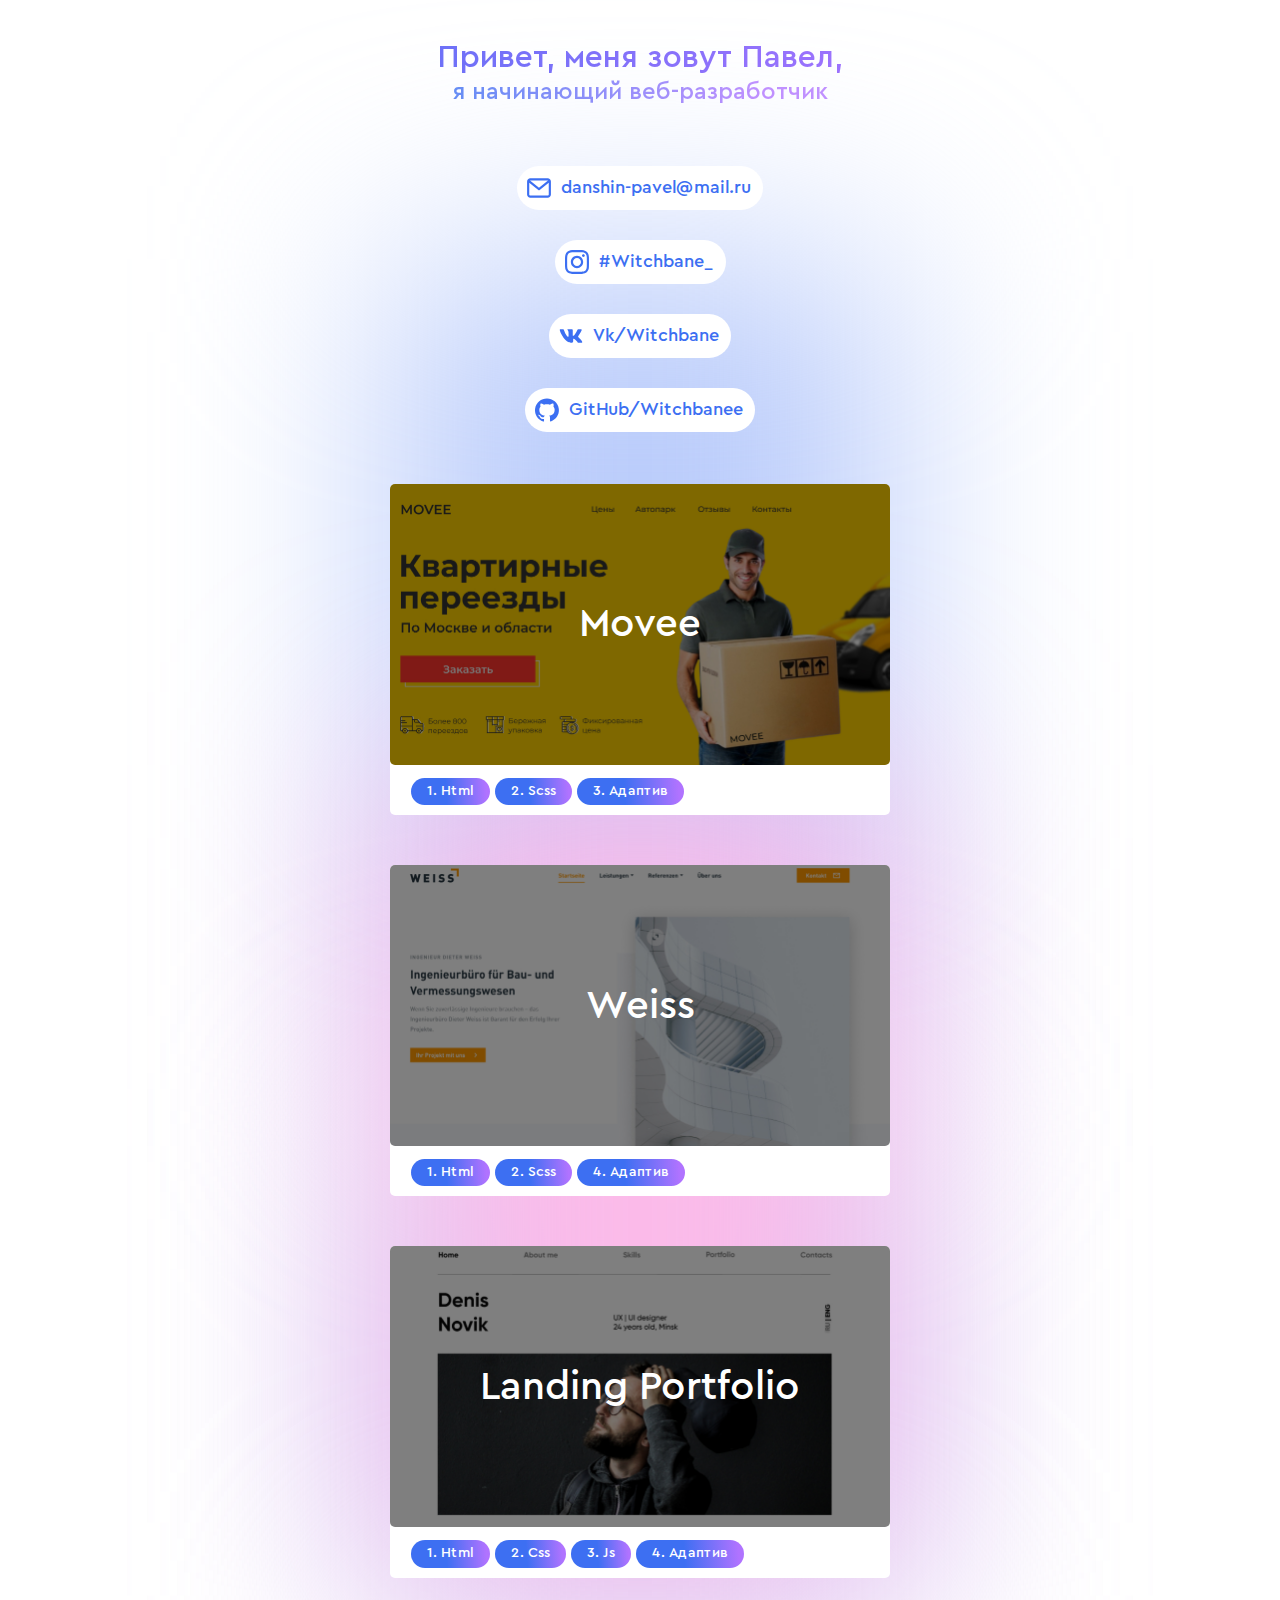
==== index.html @ bdc0cc8c "Правки" ====
<!DOCTYPE html>
<html lang="ru">

<head>
    <meta charset="UTF-8">
    <meta http-equiv="X-UA-Compatible" content="IE=edge">
    <meta name="viewport" content="width=device-width, initial-scale=1.0">
    <link rel="stylesheet" href="style/style.css">
    <title>Portfolio</title>
</head>

<body>
    <header class="header">
        <div class="container">
            <div class="fix">
                <h1 class="header__title">Привет, меня зовут Павел,</h1>
                <p class="header__paragraph">я начинающий веб-разработчик</p>

                <div class="header__links-block">
                    <ul class="header__links-list">
                        <li class="header__item "><img class="header__links-img" src="img/mail-logo.svg" alt=""><a
                                class="header__link header__link--email"
                                href="mailto:mail@hdanshin-pavel.ru">danshin-pavel@mail.ru</a></li>
                        <li class="header__item header__item--inst"><img class="header__links-img"
                                src="img/inst-logo.svg" alt=""><a class="header__link header__link--inst"
                                href="https://www.instagram.com/witchbane_/">#Witchbane_</a></li>
                        <li class="header__item header__item--vk"><img class="header__links-img" src="img/vk-logo.svg"
                                alt=""><a class="header__link header__link--vk"
                                href="https://vk.com/witchbane">Vk/Witchbane</a></li>
                        <li class="header__item header__item--github"><img class="header__links-img"
                                src="img/github-logo.svg" alt=""><a class="header__link header__link--github"
                                href="https://github.com/Witchbanee">GitHub/Witchbanee</a></li>
                    </ul>
                </div>
            </div>
        </div>
    </header>

    <main>
        <div class="container">
            <div class="main__projects-block">
                <ul class="projects__list">



                    <li class="projects__item item--one">
                        <article class="projects__item-article">
                            <a href="https://witchbanee.github.io/movee/">
                                <div class="projects__item-top projects__item-top--one-project">
                                    <p class="projects__item-title">Movee</p>
                                </div>
                                <div class="project__item-bottom">
                                    <div class="project__item-technology-block">
                                        <p class="project__item-bottom__technology">1. Html</p>
                                        <p class="project__item-bottom__technology">2. Scss</p>
                                        <p class="project__item-bottom__technology">3. Адаптив</p>
                                    </div>
                                    <!-- <p class="project__item-bottom-description">Описание</p> -->
                                </div>
                            </a>
                        </article>
                    </li>



                    <li class="projects__item item--two">
                        <article class="projects__item-article">
                            <a href="https://witchbanee.github.io/WEISS/">

                                <div class="projects__item-top projects__item-top--two-project">
                                    <p class="projects__item-title">Weiss</p>
                                </div>
                                <div class="project__item-bottom">
                                    <div class="project__item-technology-block">
                                        <p class="project__item-bottom__technology">1. Html</p>
                                        <p class="project__item-bottom__technology">2. Scss</p>
                                        <p class="project__item-bottom__technology">4. Адаптив</p>
                                    </div>
                                    <!-- <p class="project__item-bottom-description">Описание</p> -->
                                </div>
                            </a>
                        </article>
                    </li>



                    <li class="projects__item item--three">
                        <article class="projects__item-article">
                            <a href="https://witchbanee.github.io/Landing-Portfolio/">
                                <div class="projects__item-top projects__item-top--three-project">
                                    <p class="projects__item-title">Landing Portfolio</p>
                                </div>
                                <div class="project__item-bottom">
                                    <div class="project__item-technology-block">
                                        <p class="project__item-bottom__technology">1. Html</p>
                                        <p class="project__item-bottom__technology">2. Css</p>
                                        <p class="project__item-bottom__technology">3. Js</p>
                                        <p class="project__item-bottom__technology">4. Адаптив</p>
                                    </div>
                                    <!-- <p class="project__item-bottom-description">Описание</p> -->
                                </div>
                            </a>
                        </article>
                    </li>
                </ul>
            </div>
            <!-- <div class="img__down"><img class="img__down-snow" width="1267" height="1268" src="img/novi.svg" alt=""> -->
        </div>
    </main>
</body>

</html>
---- style/style.css ----
* {
  padding: 0;
  margin: 0;
  border: 0;
}

*,
*:before,
*:after {
  -webkit-box-sizing: border-box;
  box-sizing: border-box;
}

:focus,
:active {
  outline: none;
}

a:focus,
a:active {
  outline: none;
}

nav,
footer,
header,
aside {
  display: block;
}

html,
body {
  height: 100%;
  width: 100%;
  font-size: 100%;
  line-height: 1;
  font-size: 14px;
  -ms-text-size-adjust: 100%;
  -moz-text-size-adjust: 100%;
  -webkit-text-size-adjust: 100%;
}

input,
button,
textarea {
  font-family: inherit;
}

input::-ms-clear {
  display: none;
}

button {
  cursor: pointer;
}

button::-moz-focus-inner {
  padding: 0;
  border: 0;
}

a,
a:visited {
  text-decoration: none;
}

a:hover {
  text-decoration: none;
}

ul li {
  list-style: none;
}

img {
  vertical-align: top;
}

h1,
h2,
h3,
h4,
h5,
h6 {
  font-size: inherit;
  font-weight: 400;
}

a {
  text-decoration: none;
}

/*--------------------*/
.container {
  max-width: 1600px;
  margin: 0 auto;
  padding: 0 15px;
}

@media (max-width: 1200px) {
  .container {
    max-width: 970px;
  }
}

@media (max-width: 992px) {
  .container {
    max-width: 750px;
  }
}

@media (max-width: 767px) {
  .container {
    max-width: none;
  }
}

li {
  list-style: none;
}

@font-face {
  font-family: "CeraPro";
  src: url("../fonts/CeraPro-Medium.woff") format("woff");
  font-weight: 500;
}

@font-face {
  font-family: "CeraPro";
  src: url("../fonts/CeraPro-Medium.woff2") format("woff2");
  font-weight: 500;
}

@font-face {
  font-family: "CeraPro";
  src: url("../fonts/CeraPro-Bold.woff") format("woff");
  font-weight: bold;
}

@font-face {
  font-family: "CeraPro";
  src: url("../fonts/CeraPro-Bold.woff2") format("woff2");
  font-weight: bold;
}

.header__title {
  font-weight: 500;
  font-size: 32px;
  line-height: 110%;
  background-image: -webkit-gradient(linear, left top, right top, from(#3d6ff2), color-stop(80%, #b073ff));
  background-image: linear-gradient(90deg, #3d6ff2 0%, #b073ff 80%);
  -webkit-background-clip: text;
  -webkit-text-fill-color: transparent;
  margin-top: 40px;
}

@media (max-width: 375px) {
  .header__title {
    font-size: 26px;
  }
}

.header__paragraph {
  font-size: 24px;
  line-height: 110%;
  opacity: 0.78;
  background-image: -webkit-gradient(linear, left top, right top, color-stop(35%, #3d6ff2), color-stop(60%, #b073ff));
  background-image: linear-gradient(90deg, #3d6ff2 35%, #b073ff 60%);
  -webkit-background-clip: text;
  -webkit-text-fill-color: transparent;
  margin-top: 4px;
}

@media (max-width: 375px) {
  .header__paragraph {
    font-size: 20px;
  }
}

@media (max-width: 437px) {
  .header__paragraph {
    margin-top: 10px;
  }
}

.header__links-block {
  margin-top: 60px;
  z-index: 2;
  position: relative;
}

@media (max-width: 373px) {
  .header__links-block {
    margin-top: 41px;
  }
}

.header__links-list {
  display: -webkit-box;
  display: -ms-flexbox;
  display: flex;
  -webkit-box-pack: center;
      -ms-flex-pack: center;
          justify-content: center;
  -ms-flex-wrap: wrap;
      flex-wrap: wrap;
}

@media (max-width: 1590px) {
  .header__links-list {
    -webkit-box-orient: vertical;
    -webkit-box-direction: normal;
        -ms-flex-direction: column;
            flex-direction: column;
    -webkit-box-align: center;
        -ms-flex-align: center;
            align-items: center;
  }
}

.header__links-img {
  margin-left: 10px;
  margin-right: 10px;
  max-width: 24px;
  height: 24px;
}

.header__link {
  font-size: 18px;
  line-height: 110%;
  color: #3c6ff2;
  text-decoration: none;
}

@media (max-width: 375px) {
  .header__link {
    font-size: 16px;
  }
}

.header__item {
  background-color: white;
  border-radius: 423px;
  padding-right: 12px;
  padding-top: 10px;
  padding-bottom: 10px;
  display: -webkit-box;
  display: -ms-flexbox;
  display: flex;
  -webkit-box-align: center;
      -ms-flex-align: center;
          align-items: center;
  margin-right: 24px;
}

@media (max-width: 1590px) {
  .header__item:nth-child(-n + 3) {
    margin-bottom: 30px;
  }
}

@media (max-width: 375px) {
  .header__item:nth-child(-n + 3) {
    margin-bottom: 15px;
  }
}

@media (max-width: 1590px) {
  .header__item {
    margin-right: 0px;
  }
}

.fix {
  text-align: center;
}

body {
  font-family: "CeraPro", sans-serif;
}

.main__container {
  position: relative;
  text-align: center;
  margin-top: 300px;
  z-index: 2;
}

@media (max-width: 425px) {
  .main__container {
    margin-top: 120px;
  }
}

.main__title {
  font-size: 60px;
  background-image: -webkit-gradient(linear, left top, right top, from(#3d6ff2), color-stop(80%, #b073ff));
  background-image: linear-gradient(90deg, #3d6ff2 0%, #b073ff 80%);
  -webkit-background-clip: text;
  -webkit-text-fill-color: transparent;
  line-height: 62px;
}

@media (max-width: 768px) {
  .main__title {
    font-size: 45px;
  }
}

@media (max-width: 425px) {
  .main__title {
    font-size: 42px;
  }
}

.main__paragraph {
  font-weight: 500;
  font-size: 48px;
  line-height: 48px;
  opacity: 0.78;
  background-image: -webkit-gradient(linear, left top, right top, color-stop(35%, #3d6ff2), color-stop(60%, #b073ff));
  background-image: linear-gradient(90deg, #3d6ff2 35%, #b073ff 60%);
  -webkit-background-clip: text;
  -webkit-text-fill-color: transparent;
}

@media (max-width: 768px) {
  .main__paragraph {
    font-size: 36px;
  }
}

@media (max-width: 425px) {
  .main__paragraph {
    font-size: 32px;
  }
}

.main__link {
  background: linear-gradient(86.01deg, #3d6ff2 44.61%, #b073ff 94.43%), #ffffff;
  border-radius: 800px;
  padding: 12px 70px;
  color: white;
  text-decoration: none;
  margin-top: 138px;
  display: inline-block;
  font-size: 18px;
  line-height: 32px;
}

@media (max-width: 768px) {
  .main__link {
    margin-top: 60px;
  }
}

.main__projects-block {
  margin-top: 52px;
}

.projects__list {
  display: -webkit-box;
  display: -ms-flexbox;
  display: flex;
  -webkit-box-pack: justify;
      -ms-flex-pack: justify;
          justify-content: space-between;
  margin-top: 52px;
  -ms-flex-wrap: wrap;
      flex-wrap: wrap;
}

@media (max-width: 1590px) {
  .projects__list {
    -webkit-box-orient: vertical;
    -webkit-box-direction: normal;
        -ms-flex-direction: column;
            flex-direction: column;
    -webkit-box-align: center;
        -ms-flex-align: center;
            align-items: center;
  }
}

.projects__item-top {
  width: 500px;
  height: 281px;
  display: -webkit-box;
  display: -ms-flexbox;
  display: flex;
  -webkit-box-pack: center;
      -ms-flex-pack: center;
          justify-content: center;
  -webkit-box-align: center;
      -ms-flex-align: center;
          align-items: center;
  border-radius: 5px;
}

.projects__item-article {
  -webkit-transition: all 1s ease-out;
  transition: all 1s ease-out;
  background-color: white;
  border-radius: 5px;
}

.projects__item-article:hover {
  -webkit-transform: scale(1.1);
          transform: scale(1.1);
}

@media (max-width: 425px) {
  .projects__item-article:hover {
    -webkit-transform: none;
            transform: none;
  }
}

.projects__item-top--one-project {
  background-image: url(../img/one-project.png);
  background-repeat: no-repeat;
  background-size: cover;
  max-width: 100%;
}

.projects__item-top--two-project {
  background-image: url(../img/two-project.png);
  background-repeat: no-repeat;
  background-size: cover;
  max-width: 100%;
}

.projects__item-top--three-project {
  background-image: url(../img/three-project.png);
  background-repeat: no-repeat;
  background-size: cover;
  max-width: 100%;
}

.projects__item-title {
  font-size: 40px;
  line-height: 60px;
  text-align: center;
  color: #ffffff;
}

@media (max-width: 425px) {
  .projects__item-title {
    font-size: 38px;
  }
}

@media (max-width: 375px) {
  .projects__item-title {
    font-size: 35px;
  }
}

@media (max-width: 320px) {
  .projects__item-title {
    font-size: 33px;
  }
}

.projects__item {
  display: -webkit-box;
  display: -ms-flexbox;
  display: flex;
  -webkit-box-orient: vertical;
  -webkit-box-direction: normal;
      -ms-flex-direction: column;
          flex-direction: column;
  position: relative;
  border-radius: 10px;
}

@media (max-width: 1590px) {
  .projects__item {
    margin-bottom: 50px;
    max-width: 100%;
  }
}

.item--one::before,
.item--three::before {
  content: "";
  background-color: #baccfb;
  -webkit-filter: blur(110px);
          filter: blur(110px);
  width: 100%;
  height: 830px;
  position: absolute;
  z-index: -2;
  -webkit-animation-timing-function: linear;
          animation-timing-function: linear;
  -webkit-animation-name: middle-color;
          animation-name: middle-color;
  -webkit-animation-duration: 15s;
          animation-duration: 15s;
  -webkit-animation-iteration-count: infinite;
          animation-iteration-count: infinite;
  -webkit-transform: none;
          transform: none;
  -webkit-transition: none;
  transition: none;
  top: -100px;
}

@media (max-width: 1023px) {
  .item--one::before,
  .item--three::before {
    -webkit-animation-name: none;
            animation-name: none;
  }
}

@media (max-width: 1590px) {
  .item--one::before {
    top: -225px;
  }
}

@media (max-width: 1590px) {
  .item--three::before {
    height: 450px;
  }
}

@media (max-width: 1023px) {
  .item--three::before {
    height: 600px;
  }
}

.item--two::before {
  content: "";
  background-color: #fbbae9;
  -webkit-filter: blur(110px);
          filter: blur(110px);
  width: 100%;
  height: 830px;
  position: absolute;
  z-index: -1;
  -webkit-animation-timing-function: linear;
          animation-timing-function: linear;
  -webkit-animation-name: middle-color;
          animation-name: middle-color;
  -webkit-animation-duration: 15s;
          animation-duration: 15s;
  -webkit-animation-iteration-count: infinite;
          animation-iteration-count: infinite;
  top: -100px;
}

@media (max-width: 1023px) {
  .item--two::before {
    -webkit-animation-name: none;
            animation-name: none;
  }
}

@-webkit-keyframes middle-color {
  0% {
    -webkit-transform: rotate(360deg);
            transform: rotate(360deg);
  }
}

@keyframes middle-color {
  0% {
    -webkit-transform: rotate(360deg);
            transform: rotate(360deg);
  }
}

.project__item-technology-block {
  display: -webkit-box;
  display: -ms-flexbox;
  display: flex;
  -ms-flex-wrap: wrap;
      flex-wrap: wrap;
}

.project__item-bottom__technology {
  background: linear-gradient(86.01deg, #3d6ff2 44.61%, #b073ff 94.43%), #c4c4c4;
  border-radius: 265px;
  max-width: 170px;
  font-weight: 500;
  font-size: 14px;
  line-height: 110%;
  margin-top: 13px;
  text-align: center;
  padding: 6px 16px;
  color: #ffffff;
  margin-left: 5px;
  margin-bottom: 10px;
}

@media (max-width: 430px) {
  .project__item-bottom__technology {
    font-size: 13px;
  }
}

.project__item-bottom {
  padding-left: 16px;
}

.project__item-bottom-description {
  margin-top: 14px;
  color: #2e2e2e;
}

.img__down {
  text-align: center;
}

.img__down-snow {
  max-width: 100%;
  height: 550px;
}
/*# sourceMappingURL=style.css.map */
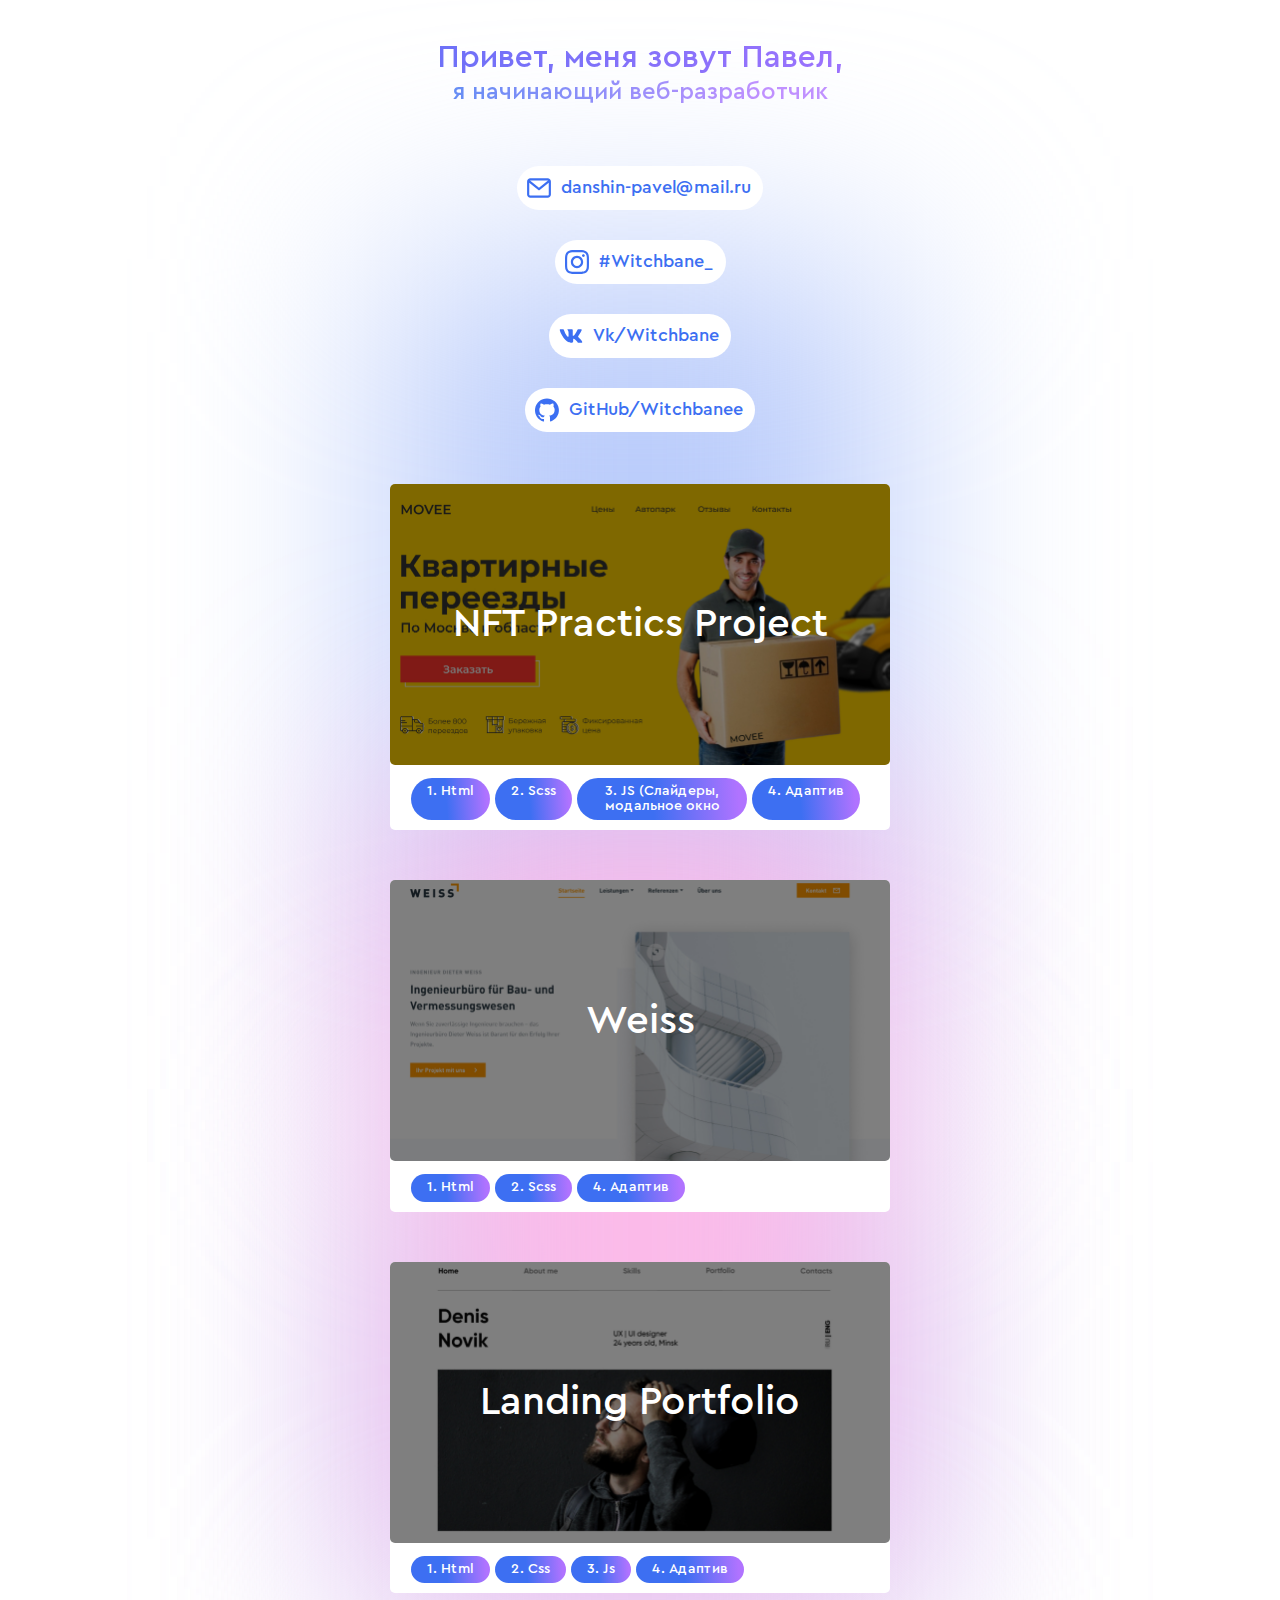
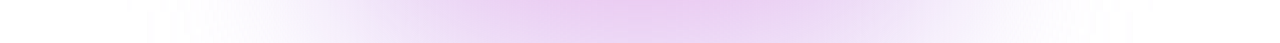
==== commit 5f097f59: "Add files via upload" ====
--- a/index.html
+++ b/index.html
@@ -6,9 +6,8 @@
     <meta http-equiv="X-UA-Compatible" content="IE=edge">
     <meta name="viewport" content="width=device-width, initial-scale=1.0">
     <link rel="stylesheet" href="style/style.css">
-    <title>Portfolio</title>
+    <title>Портфолио</title>
 </head>
-
 <body>
     <header class="header">
         <div class="container">
@@ -20,9 +19,9 @@
                     <ul class="header__links-list">
                         <li class="header__item "><img class="header__links-img" src="img/mail-logo.svg" alt=""><a
                                 class="header__link header__link--email"
-                                href="mailto:mail@hdanshin-pavel.ru">danshin-pavel@mail.ru</a></li>
+                                href="danshin-pavel@mail.ru">danshin-pavel@mail.ru</a></li>
                         <li class="header__item header__item--inst"><img class="header__links-img"
-                                src="img/inst-logo.svg" alt=""><a class="header__link header__link--inst"
+                                src="/img/inst-logo.svg" alt=""><a class="header__link header__link--inst"
                                 href="https://www.instagram.com/witchbane_/">#Witchbane_</a></li>
                         <li class="header__item header__item--vk"><img class="header__links-img" src="img/vk-logo.svg"
                                 alt=""><a class="header__link header__link--vk"
@@ -45,15 +44,16 @@
 
                     <li class="projects__item item--one">
                         <article class="projects__item-article">
-                            <a href="https://witchbanee.github.io/movee/">
+                            <a href="#">
                                 <div class="projects__item-top projects__item-top--one-project">
-                                    <p class="projects__item-title">Movee</p>
+                                    <p class="projects__item-title">NFT Practics Project</p>
                                 </div>
                                 <div class="project__item-bottom">
                                     <div class="project__item-technology-block">
                                         <p class="project__item-bottom__technology">1. Html</p>
                                         <p class="project__item-bottom__technology">2. Scss</p>
-                                        <p class="project__item-bottom__technology">3. Адаптив</p>
+                                        <p class="project__item-bottom__technology">3. JS (Слайдеры, модальное окно</p>
+                                        <p class="project__item-bottom__technology">4. Адаптив</p>
                                     </div>
                                     <!-- <p class="project__item-bottom-description">Описание</p> -->
                                 </div>
@@ -65,7 +65,7 @@
 
                     <li class="projects__item item--two">
                         <article class="projects__item-article">
-                            <a href="https://witchbanee.github.io/WEISS/">
+                            <a href="#">
 
                                 <div class="projects__item-top projects__item-top--two-project">
                                     <p class="projects__item-title">Weiss</p>
@@ -86,7 +86,7 @@
 
                     <li class="projects__item item--three">
                         <article class="projects__item-article">
-                            <a href="https://witchbanee.github.io/Landing-Portfolio/">
+                            <a href="#">
                                 <div class="projects__item-top projects__item-top--three-project">
                                     <p class="projects__item-title">Landing Portfolio</p>
                                 </div>
--- a/style/style.css
+++ b/style/style.css
@@ -407,13 +407,6 @@
 .projects__item-article:hover {
   -webkit-transform: scale(1.1);
           transform: scale(1.1);
-}
-
-@media (max-width: 425px) {
-  .projects__item-article:hover {
-    -webkit-transform: none;
-            transform: none;
-  }
 }
 
 .projects__item-top--one-project {
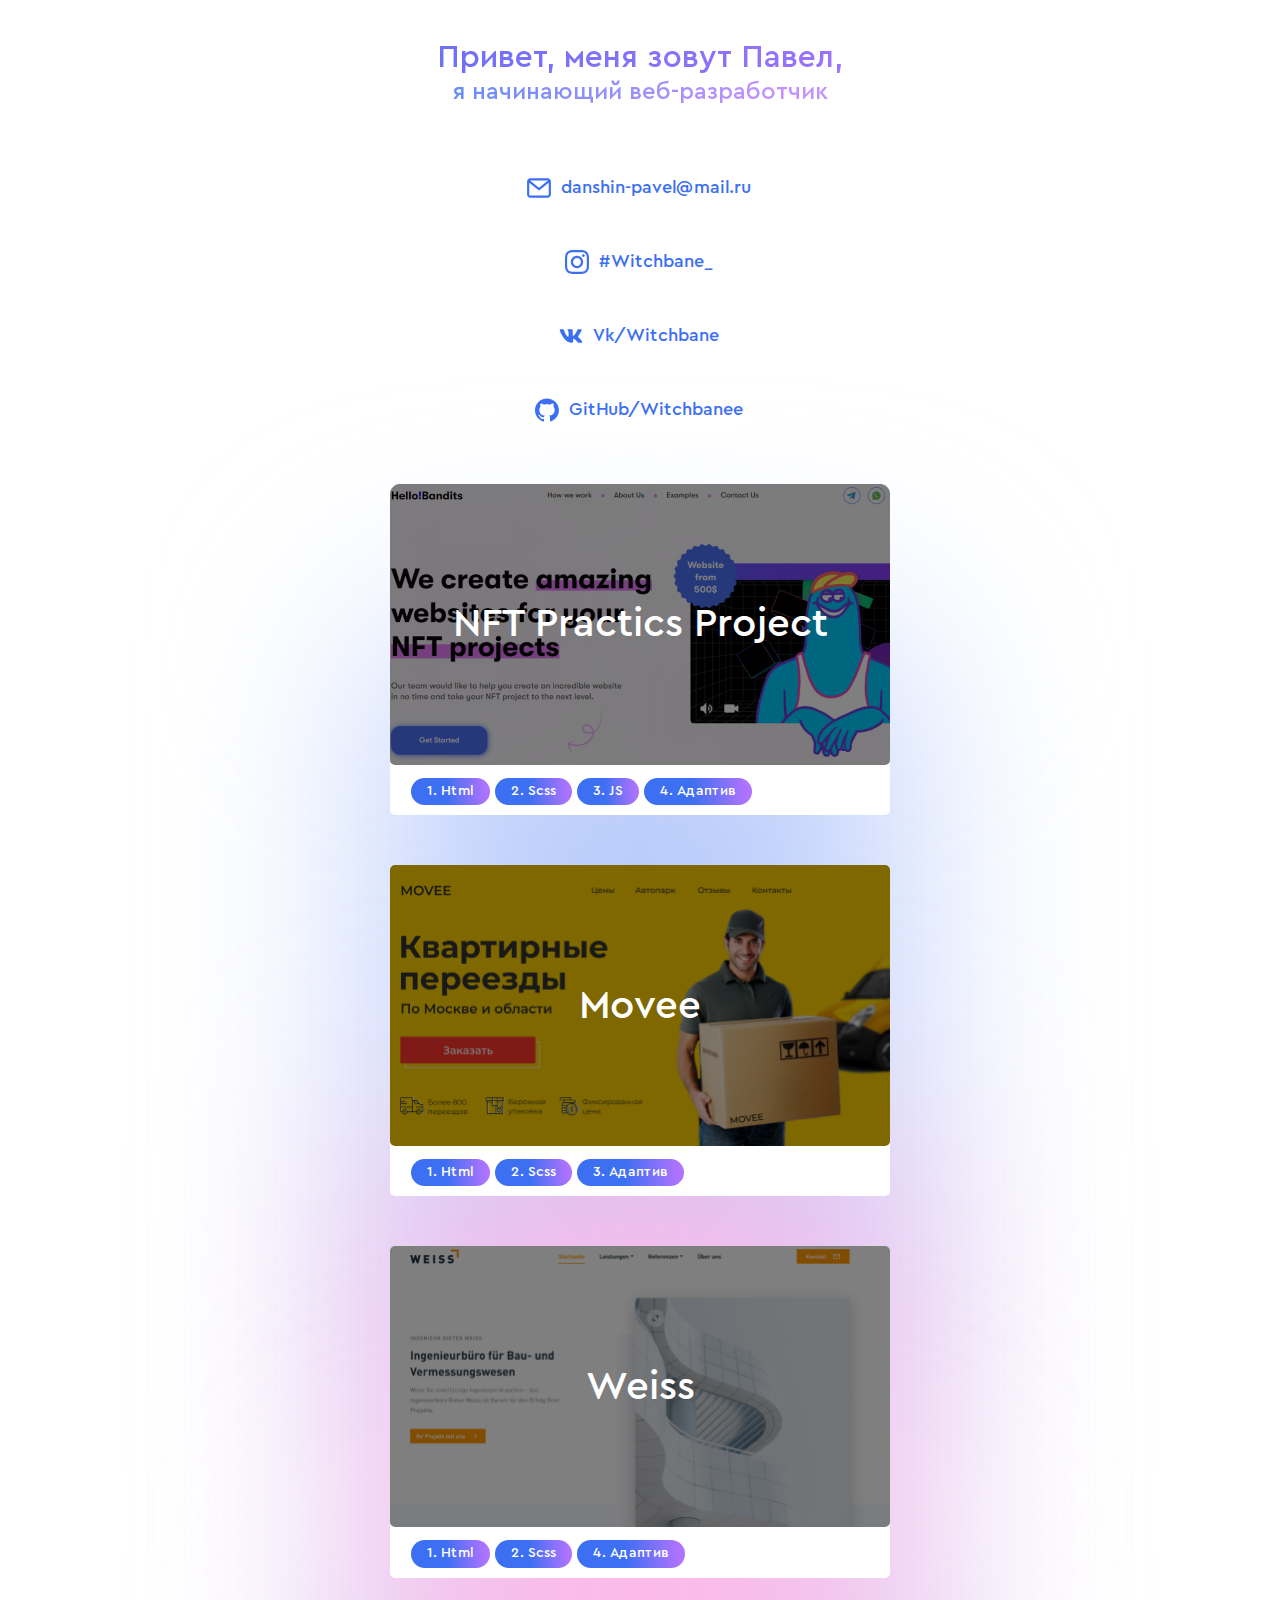
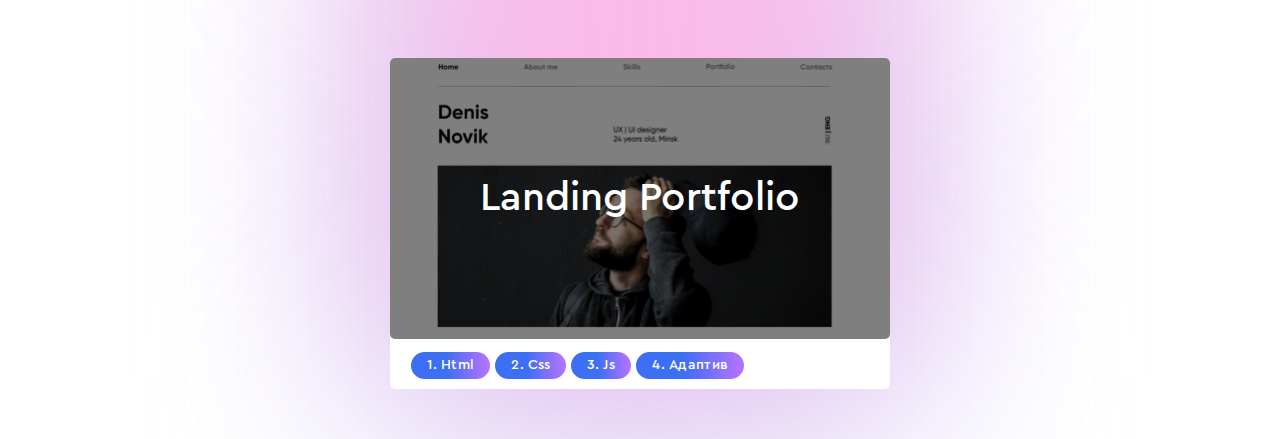
==== commit f0eb5a7c: "Add files via upload" ====
--- a/index.html
+++ b/index.html
@@ -6,8 +6,9 @@
     <meta http-equiv="X-UA-Compatible" content="IE=edge">
     <meta name="viewport" content="width=device-width, initial-scale=1.0">
     <link rel="stylesheet" href="style/style.css">
-    <title>Портфолио</title>
+    <title>Portfolio</title>
 </head>
+
 <body>
     <header class="header">
         <div class="container">
@@ -19,9 +20,9 @@
                     <ul class="header__links-list">
                         <li class="header__item "><img class="header__links-img" src="img/mail-logo.svg" alt=""><a
                                 class="header__link header__link--email"
-                                href="danshin-pavel@mail.ru">danshin-pavel@mail.ru</a></li>
+                                href="mailto:mail@hdanshin-pavel.ru">danshin-pavel@mail.ru</a></li>
                         <li class="header__item header__item--inst"><img class="header__links-img"
-                                src="/img/inst-logo.svg" alt=""><a class="header__link header__link--inst"
+                                src="img/inst-logo.svg" alt=""><a class="header__link header__link--inst"
                                 href="https://www.instagram.com/witchbane_/">#Witchbane_</a></li>
                         <li class="header__item header__item--vk"><img class="header__links-img" src="img/vk-logo.svg"
                                 alt=""><a class="header__link header__link--vk"
@@ -42,18 +43,37 @@
 
 
 
-                    <li class="projects__item item--one">
+
+                    <li class="projects__item item--another">
                         <article class="projects__item-article">
-                            <a href="#">
-                                <div class="projects__item-top projects__item-top--one-project">
+                            <a href="https://witchbanee.github.io/Nft-projects/">
+                                <div class="projects__item-top projects__item-top--another-project">
                                     <p class="projects__item-title">NFT Practics Project</p>
                                 </div>
                                 <div class="project__item-bottom">
                                     <div class="project__item-technology-block">
                                         <p class="project__item-bottom__technology">1. Html</p>
                                         <p class="project__item-bottom__technology">2. Scss</p>
-                                        <p class="project__item-bottom__technology">3. JS (Слайдеры, модальное окно</p>
+                                        <p class="project__item-bottom__technology">3. JS</p>
                                         <p class="project__item-bottom__technology">4. Адаптив</p>
+                                    </div>
+                                    <!-- <p class="project__item-bottom-description">Описание</p> -->
+                                </div>
+                            </a>
+                        </article>
+                    </li>
+
+                    <li class="projects__item item--one">
+                        <article class="projects__item-article">
+                            <a href="https://witchbanee.github.io/movee/">
+                                <div class="projects__item-top projects__item-top--one-project">
+                                    <p class="projects__item-title">Movee</p>
+                                </div>
+                                <div class="project__item-bottom">
+                                    <div class="project__item-technology-block">
+                                        <p class="project__item-bottom__technology">1. Html</p>
+                                        <p class="project__item-bottom__technology">2. Scss</p>
+                                        <p class="project__item-bottom__technology">3. Адаптив</p>
                                     </div>
                                     <!-- <p class="project__item-bottom-description">Описание</p> -->
                                 </div>
@@ -65,7 +85,7 @@
 
                     <li class="projects__item item--two">
                         <article class="projects__item-article">
-                            <a href="#">
+                            <a href="https://witchbanee.github.io/WEISS/">
 
                                 <div class="projects__item-top projects__item-top--two-project">
                                     <p class="projects__item-title">Weiss</p>
@@ -86,7 +106,7 @@
 
                     <li class="projects__item item--three">
                         <article class="projects__item-article">
-                            <a href="#">
+                            <a href="https://witchbanee.github.io/Landing-Portfolio/">
                                 <div class="projects__item-top projects__item-top--three-project">
                                     <p class="projects__item-title">Landing Portfolio</p>
                                 </div>
--- a/style/style.css
+++ b/style/style.css
@@ -409,6 +409,20 @@
           transform: scale(1.1);
 }
 
+@media (max-width: 425px) {
+  .projects__item-article:hover {
+    -webkit-transform: none;
+            transform: none;
+  }
+}
+
+.projects__item-top--another-project {
+  background-image: url(../img/another-project.png);
+  background-repeat: no-repeat;
+  background-size: cover;
+  max-width: 100%;
+}
+
 .projects__item-top--one-project {
   background-image: url(../img/one-project.png);
   background-repeat: no-repeat;
@@ -465,6 +479,10 @@
           flex-direction: column;
   position: relative;
   border-radius: 10px;
+}
+
+.projects__item:last-child {
+  margin-top: 30px;
 }
 
 @media (max-width: 1590px) {
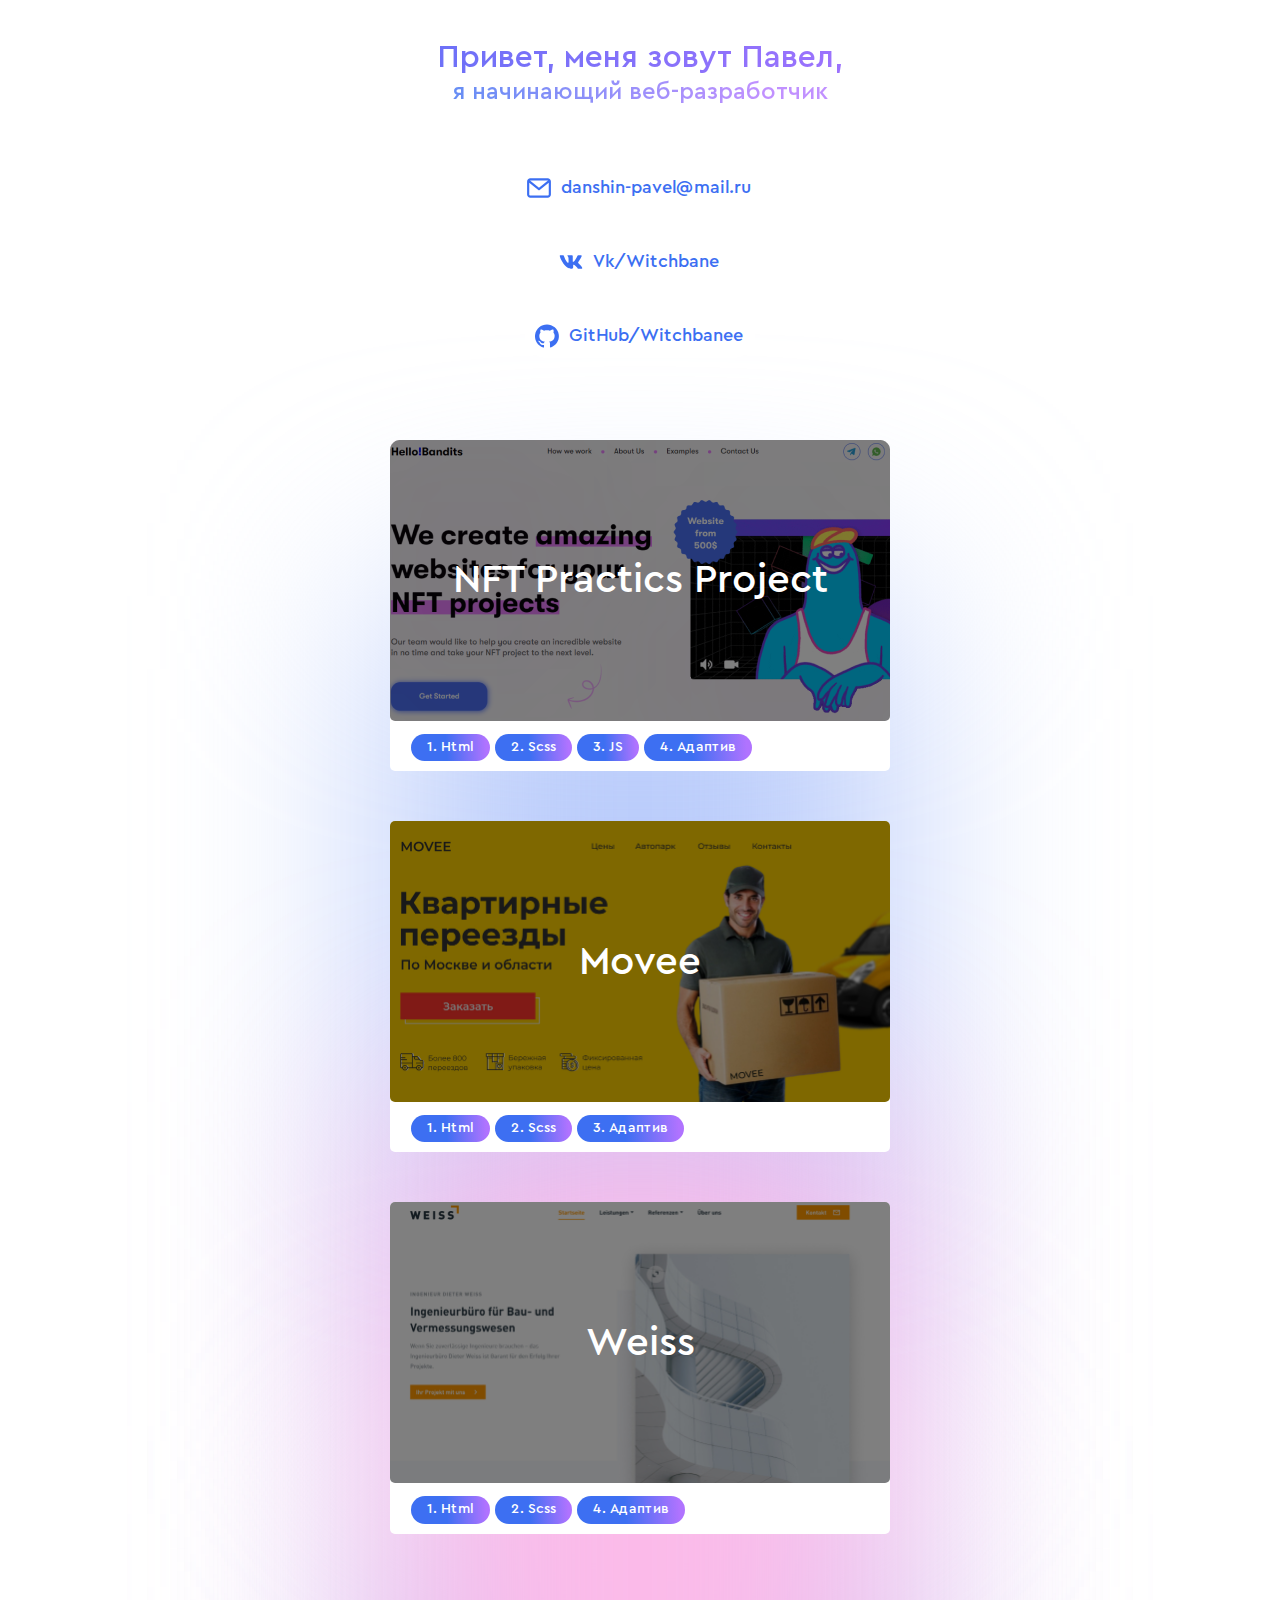
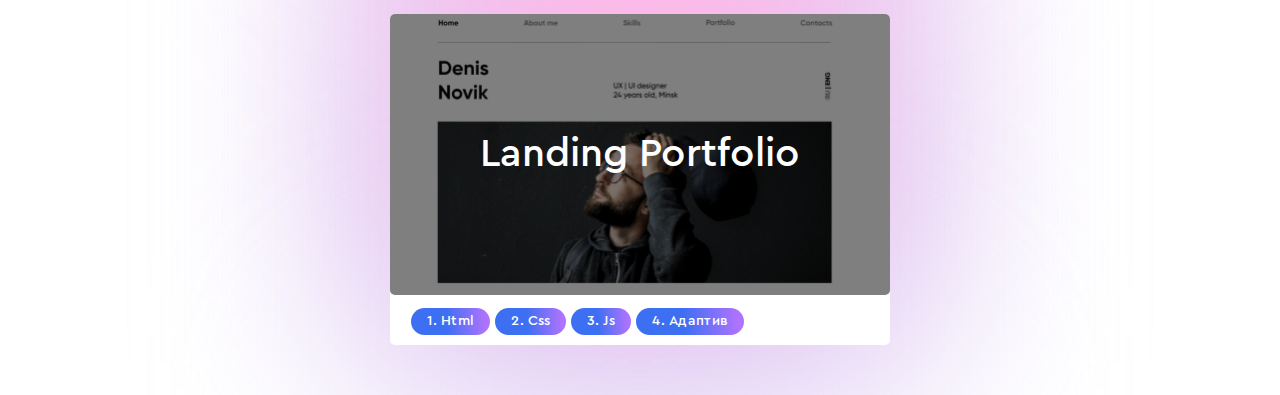
==== commit e9031da1: "Add files via upload" ====
--- a/index.html
+++ b/index.html
@@ -21,9 +21,6 @@
                         <li class="header__item "><img class="header__links-img" src="img/mail-logo.svg" alt=""><a
                                 class="header__link header__link--email"
                                 href="mailto:mail@hdanshin-pavel.ru">danshin-pavel@mail.ru</a></li>
-                        <li class="header__item header__item--inst"><img class="header__links-img"
-                                src="img/inst-logo.svg" alt=""><a class="header__link header__link--inst"
-                                href="https://www.instagram.com/witchbane_/">#Witchbane_</a></li>
                         <li class="header__item header__item--vk"><img class="header__links-img" src="img/vk-logo.svg"
                                 alt=""><a class="header__link header__link--vk"
                                 href="https://vk.com/witchbane">Vk/Witchbane</a></li>
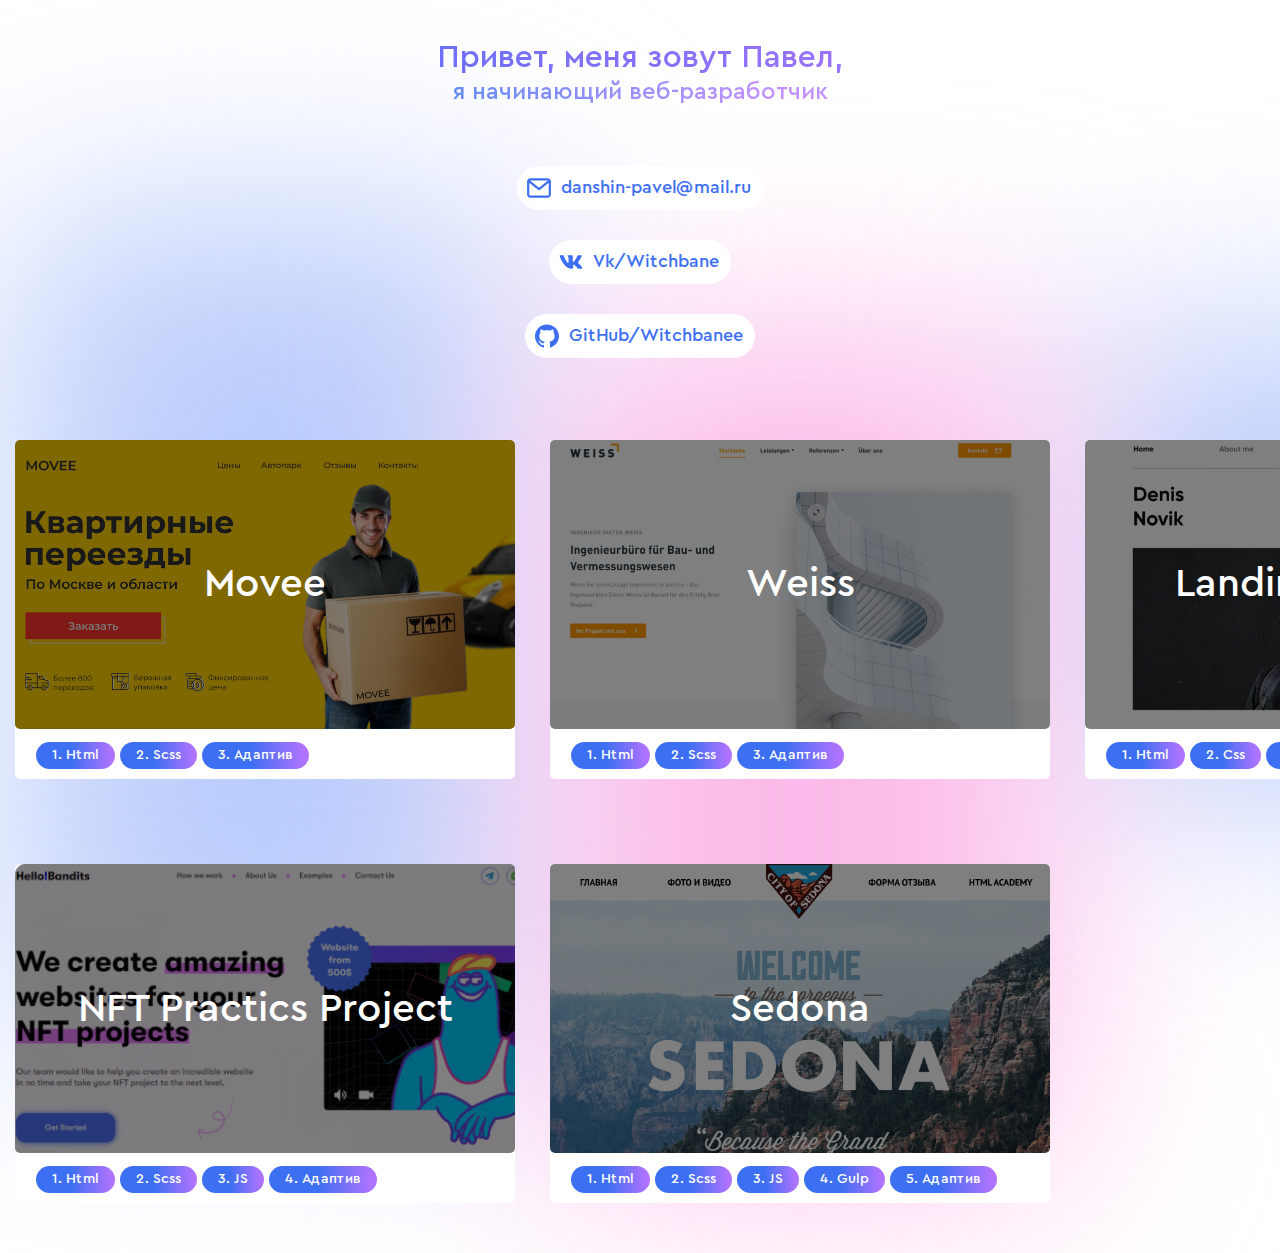
==== commit 9d52fe38: "Fixes" ====
--- a/index.html
+++ b/index.html
@@ -39,31 +39,10 @@
                 <ul class="projects__list">
 
 
-
-
-                    <li class="projects__item item--another">
-                        <article class="projects__item-article">
-                            <a href="https://witchbanee.github.io/Nft-projects/">
-                                <div class="projects__item-top projects__item-top--another-project">
-                                    <p class="projects__item-title">NFT Practics Project</p>
-                                </div>
-                                <div class="project__item-bottom">
-                                    <div class="project__item-technology-block">
-                                        <p class="project__item-bottom__technology">1. Html</p>
-                                        <p class="project__item-bottom__technology">2. Scss</p>
-                                        <p class="project__item-bottom__technology">3. JS</p>
-                                        <p class="project__item-bottom__technology">4. Адаптив</p>
-                                    </div>
-                                    <!-- <p class="project__item-bottom-description">Описание</p> -->
-                                </div>
-                            </a>
-                        </article>
-                    </li>
-
                     <li class="projects__item item--one">
                         <article class="projects__item-article">
                             <a href="https://witchbanee.github.io/movee/">
-                                <div class="projects__item-top projects__item-top--one-project">
+                                <div class="projects__item-top projects__item-top--movee-project">
                                     <p class="projects__item-title">Movee</p>
                                 </div>
                                 <div class="project__item-bottom">
@@ -84,14 +63,14 @@
                         <article class="projects__item-article">
                             <a href="https://witchbanee.github.io/WEISS/">
 
-                                <div class="projects__item-top projects__item-top--two-project">
+                                <div class="projects__item-top projects__item-top--weiss-project">
                                     <p class="projects__item-title">Weiss</p>
                                 </div>
                                 <div class="project__item-bottom">
                                     <div class="project__item-technology-block">
                                         <p class="project__item-bottom__technology">1. Html</p>
                                         <p class="project__item-bottom__technology">2. Scss</p>
-                                        <p class="project__item-bottom__technology">4. Адаптив</p>
+                                        <p class="project__item-bottom__technology">3. Адаптив</p>
                                     </div>
                                     <!-- <p class="project__item-bottom-description">Описание</p> -->
                                 </div>
@@ -104,7 +83,7 @@
                     <li class="projects__item item--three">
                         <article class="projects__item-article">
                             <a href="https://witchbanee.github.io/Landing-Portfolio/">
-                                <div class="projects__item-top projects__item-top--three-project">
+                                <div class="projects__item-top projects__item-top--portfolio-project">
                                     <p class="projects__item-title">Landing Portfolio</p>
                                 </div>
                                 <div class="project__item-bottom">
@@ -119,9 +98,52 @@
                             </a>
                         </article>
                     </li>
+
+
+
+
+                    <li class="projects__item item--another">
+                        <article class="projects__item-article">
+                            <a href="https://witchbanee.github.io/Nft-projects/">
+                                <div class="projects__item-top projects__item-top--nft-project">
+                                    <p class="projects__item-title">NFT Practics Project</p>
+                                </div>
+                                <div class="project__item-bottom">
+                                    <div class="project__item-technology-block">
+                                        <p class="project__item-bottom__technology">1. Html</p>
+                                        <p class="project__item-bottom__technology">2. Scss</p>
+                                        <p class="project__item-bottom__technology">3. JS</p>
+                                        <p class="project__item-bottom__technology">4. Адаптив</p>
+                                    </div>
+                                    <!-- <p class="project__item-bottom-description">Описание</p> -->
+                                </div>
+                            </a>
+                        </article>
+                    </li>
+
+
+                    <li class="projects__item item--another">
+                        <article class="projects__item-article">
+                            <a href="https://witchbanee.github.io/sedona-adaptive/build/">
+                                <div class="projects__item-top projects__item-top--sedona-project">
+                                    <p class="projects__item-title">Sedona</p>
+                                </div>
+                                <div class="project__item-bottom">
+                                    <div class="project__item-technology-block">
+                                        <p class="project__item-bottom__technology">1. Html</p>
+                                        <p class="project__item-bottom__technology">2. Scss</p>
+                                        <p class="project__item-bottom__technology">3. JS</p>
+                                        <p class="project__item-bottom__technology">4. Gulp</p>
+                                        <p class="project__item-bottom__technology">5. Адаптив</p>
+                                    </div>
+                                    <!-- <p class="project__item-bottom-description">Описание</p> -->
+                                </div>
+                            </a>
+                        </article>
+                    </li>
+
                 </ul>
             </div>
-            <!-- <div class="img__down"><img class="img__down-snow" width="1267" height="1268" src="img/novi.svg" alt=""> -->
         </div>
     </main>
 </body>
--- a/style/style.css
+++ b/style/style.css
@@ -7,7 +7,6 @@
 *,
 *:before,
 *:after {
-  -webkit-box-sizing: border-box;
   box-sizing: border-box;
 }
 
@@ -102,19 +101,16 @@
     max-width: 970px;
   }
 }
-
 @media (max-width: 992px) {
   .container {
     max-width: 750px;
   }
 }
-
 @media (max-width: 767px) {
   .container {
     max-width: none;
   }
 }
-
 li {
   list-style: none;
 }
@@ -124,36 +120,30 @@
   src: url("../fonts/CeraPro-Medium.woff") format("woff");
   font-weight: 500;
 }
-
 @font-face {
   font-family: "CeraPro";
   src: url("../fonts/CeraPro-Medium.woff2") format("woff2");
   font-weight: 500;
 }
-
 @font-face {
   font-family: "CeraPro";
   src: url("../fonts/CeraPro-Bold.woff") format("woff");
   font-weight: bold;
 }
-
 @font-face {
   font-family: "CeraPro";
   src: url("../fonts/CeraPro-Bold.woff2") format("woff2");
   font-weight: bold;
 }
-
 .header__title {
   font-weight: 500;
   font-size: 32px;
   line-height: 110%;
-  background-image: -webkit-gradient(linear, left top, right top, from(#3d6ff2), color-stop(80%, #b073ff));
   background-image: linear-gradient(90deg, #3d6ff2 0%, #b073ff 80%);
   -webkit-background-clip: text;
   -webkit-text-fill-color: transparent;
   margin-top: 40px;
 }
-
 @media (max-width: 375px) {
   .header__title {
     font-size: 26px;
@@ -164,19 +154,16 @@
   font-size: 24px;
   line-height: 110%;
   opacity: 0.78;
-  background-image: -webkit-gradient(linear, left top, right top, color-stop(35%, #3d6ff2), color-stop(60%, #b073ff));
   background-image: linear-gradient(90deg, #3d6ff2 35%, #b073ff 60%);
   -webkit-background-clip: text;
   -webkit-text-fill-color: transparent;
   margin-top: 4px;
 }
-
 @media (max-width: 375px) {
   .header__paragraph {
     font-size: 20px;
   }
 }
-
 @media (max-width: 437px) {
   .header__paragraph {
     margin-top: 10px;
@@ -188,7 +175,6 @@
   z-index: 2;
   position: relative;
 }
-
 @media (max-width: 373px) {
   .header__links-block {
     margin-top: 41px;
@@ -196,25 +182,14 @@
 }
 
 .header__links-list {
-  display: -webkit-box;
-  display: -ms-flexbox;
   display: flex;
-  -webkit-box-pack: center;
-      -ms-flex-pack: center;
-          justify-content: center;
-  -ms-flex-wrap: wrap;
-      flex-wrap: wrap;
-}
-
+  justify-content: center;
+  flex-wrap: wrap;
+}
 @media (max-width: 1590px) {
   .header__links-list {
-    -webkit-box-orient: vertical;
-    -webkit-box-direction: normal;
-        -ms-flex-direction: column;
-            flex-direction: column;
-    -webkit-box-align: center;
-        -ms-flex-align: center;
-            align-items: center;
+    flex-direction: column;
+    align-items: center;
   }
 }
 
@@ -231,7 +206,6 @@
   color: #3c6ff2;
   text-decoration: none;
 }
-
 @media (max-width: 375px) {
   .header__link {
     font-size: 16px;
@@ -244,27 +218,20 @@
   padding-right: 12px;
   padding-top: 10px;
   padding-bottom: 10px;
-  display: -webkit-box;
-  display: -ms-flexbox;
   display: flex;
-  -webkit-box-align: center;
-      -ms-flex-align: center;
-          align-items: center;
+  align-items: center;
   margin-right: 24px;
 }
-
-@media (max-width: 1590px) {
-  .header__item:nth-child(-n + 3) {
+@media (max-width: 1590px) {
+  .header__item:nth-child(-n+3) {
     margin-bottom: 30px;
   }
 }
-
 @media (max-width: 375px) {
-  .header__item:nth-child(-n + 3) {
+  .header__item:nth-child(-n+3) {
     margin-bottom: 15px;
   }
 }
-
 @media (max-width: 1590px) {
   .header__item {
     margin-right: 0px;
@@ -285,7 +252,6 @@
   margin-top: 300px;
   z-index: 2;
 }
-
 @media (max-width: 425px) {
   .main__container {
     margin-top: 120px;
@@ -294,19 +260,16 @@
 
 .main__title {
   font-size: 60px;
-  background-image: -webkit-gradient(linear, left top, right top, from(#3d6ff2), color-stop(80%, #b073ff));
   background-image: linear-gradient(90deg, #3d6ff2 0%, #b073ff 80%);
   -webkit-background-clip: text;
   -webkit-text-fill-color: transparent;
   line-height: 62px;
 }
-
 @media (max-width: 768px) {
   .main__title {
     font-size: 45px;
   }
 }
-
 @media (max-width: 425px) {
   .main__title {
     font-size: 42px;
@@ -318,18 +281,15 @@
   font-size: 48px;
   line-height: 48px;
   opacity: 0.78;
-  background-image: -webkit-gradient(linear, left top, right top, color-stop(35%, #3d6ff2), color-stop(60%, #b073ff));
   background-image: linear-gradient(90deg, #3d6ff2 35%, #b073ff 60%);
   -webkit-background-clip: text;
   -webkit-text-fill-color: transparent;
 }
-
 @media (max-width: 768px) {
   .main__paragraph {
     font-size: 36px;
   }
 }
-
 @media (max-width: 425px) {
   .main__paragraph {
     font-size: 32px;
@@ -347,7 +307,6 @@
   font-size: 18px;
   line-height: 32px;
 }
-
 @media (max-width: 768px) {
   .main__link {
     margin-top: 60px;
@@ -359,89 +318,62 @@
 }
 
 .projects__list {
-  display: -webkit-box;
-  display: -ms-flexbox;
-  display: flex;
-  -webkit-box-pack: justify;
-      -ms-flex-pack: justify;
-          justify-content: space-between;
+  display: grid;
   margin-top: 52px;
-  -ms-flex-wrap: wrap;
-      flex-wrap: wrap;
-}
-
+  grid-template-columns: 1fr 1fr 1fr;
+  gap: 35px;
+}
 @media (max-width: 1590px) {
   .projects__list {
-    -webkit-box-orient: vertical;
-    -webkit-box-direction: normal;
-        -ms-flex-direction: column;
-            flex-direction: column;
-    -webkit-box-align: center;
-        -ms-flex-align: center;
-            align-items: center;
+    flex-direction: column;
+    align-items: center;
   }
 }
 
 .projects__item-top {
   width: 500px;
-  height: 281px;
-  display: -webkit-box;
-  display: -ms-flexbox;
+  height: 289px;
   display: flex;
-  -webkit-box-pack: center;
-      -ms-flex-pack: center;
-          justify-content: center;
-  -webkit-box-align: center;
-      -ms-flex-align: center;
-          align-items: center;
+  justify-content: center;
+  align-items: center;
   border-radius: 5px;
+  background-repeat: no-repeat;
+  background-size: cover;
+  max-width: 100%;
 }
 
 .projects__item-article {
-  -webkit-transition: all 1s ease-out;
   transition: all 1s ease-out;
   background-color: white;
   border-radius: 5px;
 }
-
 .projects__item-article:hover {
-  -webkit-transform: scale(1.1);
-          transform: scale(1.1);
-}
-
+  transform: scale(1.1);
+}
 @media (max-width: 425px) {
   .projects__item-article:hover {
-    -webkit-transform: none;
-            transform: none;
-  }
-}
-
-.projects__item-top--another-project {
-  background-image: url(../img/another-project.png);
-  background-repeat: no-repeat;
-  background-size: cover;
-  max-width: 100%;
-}
-
-.projects__item-top--one-project {
-  background-image: url(../img/one-project.png);
-  background-repeat: no-repeat;
-  background-size: cover;
-  max-width: 100%;
-}
-
-.projects__item-top--two-project {
-  background-image: url(../img/two-project.png);
-  background-repeat: no-repeat;
-  background-size: cover;
-  max-width: 100%;
-}
-
-.projects__item-top--three-project {
-  background-image: url(../img/three-project.png);
-  background-repeat: no-repeat;
-  background-size: cover;
-  max-width: 100%;
+    transform: none;
+  }
+}
+
+.projects__item-top--nft-project {
+  background-image: url(../img/project__nft.png);
+}
+
+.projects__item-top--movee-project {
+  background-image: url(../img/project__movee.png);
+}
+
+.projects__item-top--weiss-project {
+  background-image: url(../img/project__weiss.png);
+}
+
+.projects__item-top--portfolio-project {
+  background-image: url(../img/project__portfolio.png);
+}
+
+.projects__item-top--sedona-project {
+  background-image: url(../img/project__sedona.png);
 }
 
 .projects__item-title {
@@ -450,19 +382,16 @@
   text-align: center;
   color: #ffffff;
 }
-
 @media (max-width: 425px) {
   .projects__item-title {
     font-size: 38px;
   }
 }
-
 @media (max-width: 375px) {
   .projects__item-title {
     font-size: 35px;
   }
 }
-
 @media (max-width: 320px) {
   .projects__item-title {
     font-size: 33px;
@@ -470,21 +399,9 @@
 }
 
 .projects__item {
-  display: -webkit-box;
-  display: -ms-flexbox;
-  display: flex;
-  -webkit-box-orient: vertical;
-  -webkit-box-direction: normal;
-      -ms-flex-direction: column;
-          flex-direction: column;
   position: relative;
   border-radius: 10px;
 }
-
-.projects__item:last-child {
-  margin-top: 30px;
-}
-
 @media (max-width: 1590px) {
   .projects__item {
     margin-bottom: 50px;
@@ -496,33 +413,12 @@
 .item--three::before {
   content: "";
   background-color: #baccfb;
-  -webkit-filter: blur(110px);
-          filter: blur(110px);
+  filter: blur(110px);
   width: 100%;
   height: 830px;
   position: absolute;
   z-index: -2;
-  -webkit-animation-timing-function: linear;
-          animation-timing-function: linear;
-  -webkit-animation-name: middle-color;
-          animation-name: middle-color;
-  -webkit-animation-duration: 15s;
-          animation-duration: 15s;
-  -webkit-animation-iteration-count: infinite;
-          animation-iteration-count: infinite;
-  -webkit-transform: none;
-          transform: none;
-  -webkit-transition: none;
-  transition: none;
   top: -100px;
-}
-
-@media (max-width: 1023px) {
-  .item--one::before,
-  .item--three::before {
-    -webkit-animation-name: none;
-            animation-name: none;
-  }
 }
 
 @media (max-width: 1590px) {
@@ -536,7 +432,6 @@
     height: 450px;
   }
 }
-
 @media (max-width: 1023px) {
   .item--three::before {
     height: 600px;
@@ -546,50 +441,17 @@
 .item--two::before {
   content: "";
   background-color: #fbbae9;
-  -webkit-filter: blur(110px);
-          filter: blur(110px);
+  filter: blur(110px);
   width: 100%;
   height: 830px;
   position: absolute;
   z-index: -1;
-  -webkit-animation-timing-function: linear;
-          animation-timing-function: linear;
-  -webkit-animation-name: middle-color;
-          animation-name: middle-color;
-  -webkit-animation-duration: 15s;
-          animation-duration: 15s;
-  -webkit-animation-iteration-count: infinite;
-          animation-iteration-count: infinite;
   top: -100px;
 }
 
-@media (max-width: 1023px) {
-  .item--two::before {
-    -webkit-animation-name: none;
-            animation-name: none;
-  }
-}
-
-@-webkit-keyframes middle-color {
-  0% {
-    -webkit-transform: rotate(360deg);
-            transform: rotate(360deg);
-  }
-}
-
-@keyframes middle-color {
-  0% {
-    -webkit-transform: rotate(360deg);
-            transform: rotate(360deg);
-  }
-}
-
 .project__item-technology-block {
-  display: -webkit-box;
-  display: -ms-flexbox;
   display: flex;
-  -ms-flex-wrap: wrap;
-      flex-wrap: wrap;
+  flex-wrap: wrap;
 }
 
 .project__item-bottom__technology {
@@ -606,7 +468,6 @@
   margin-left: 5px;
   margin-bottom: 10px;
 }
-
 @media (max-width: 430px) {
   .project__item-bottom__technology {
     font-size: 13px;
@@ -629,5 +490,4 @@
 .img__down-snow {
   max-width: 100%;
   height: 550px;
-}
-/*# sourceMappingURL=style.css.map */+}/*# sourceMappingURL=style.css.map */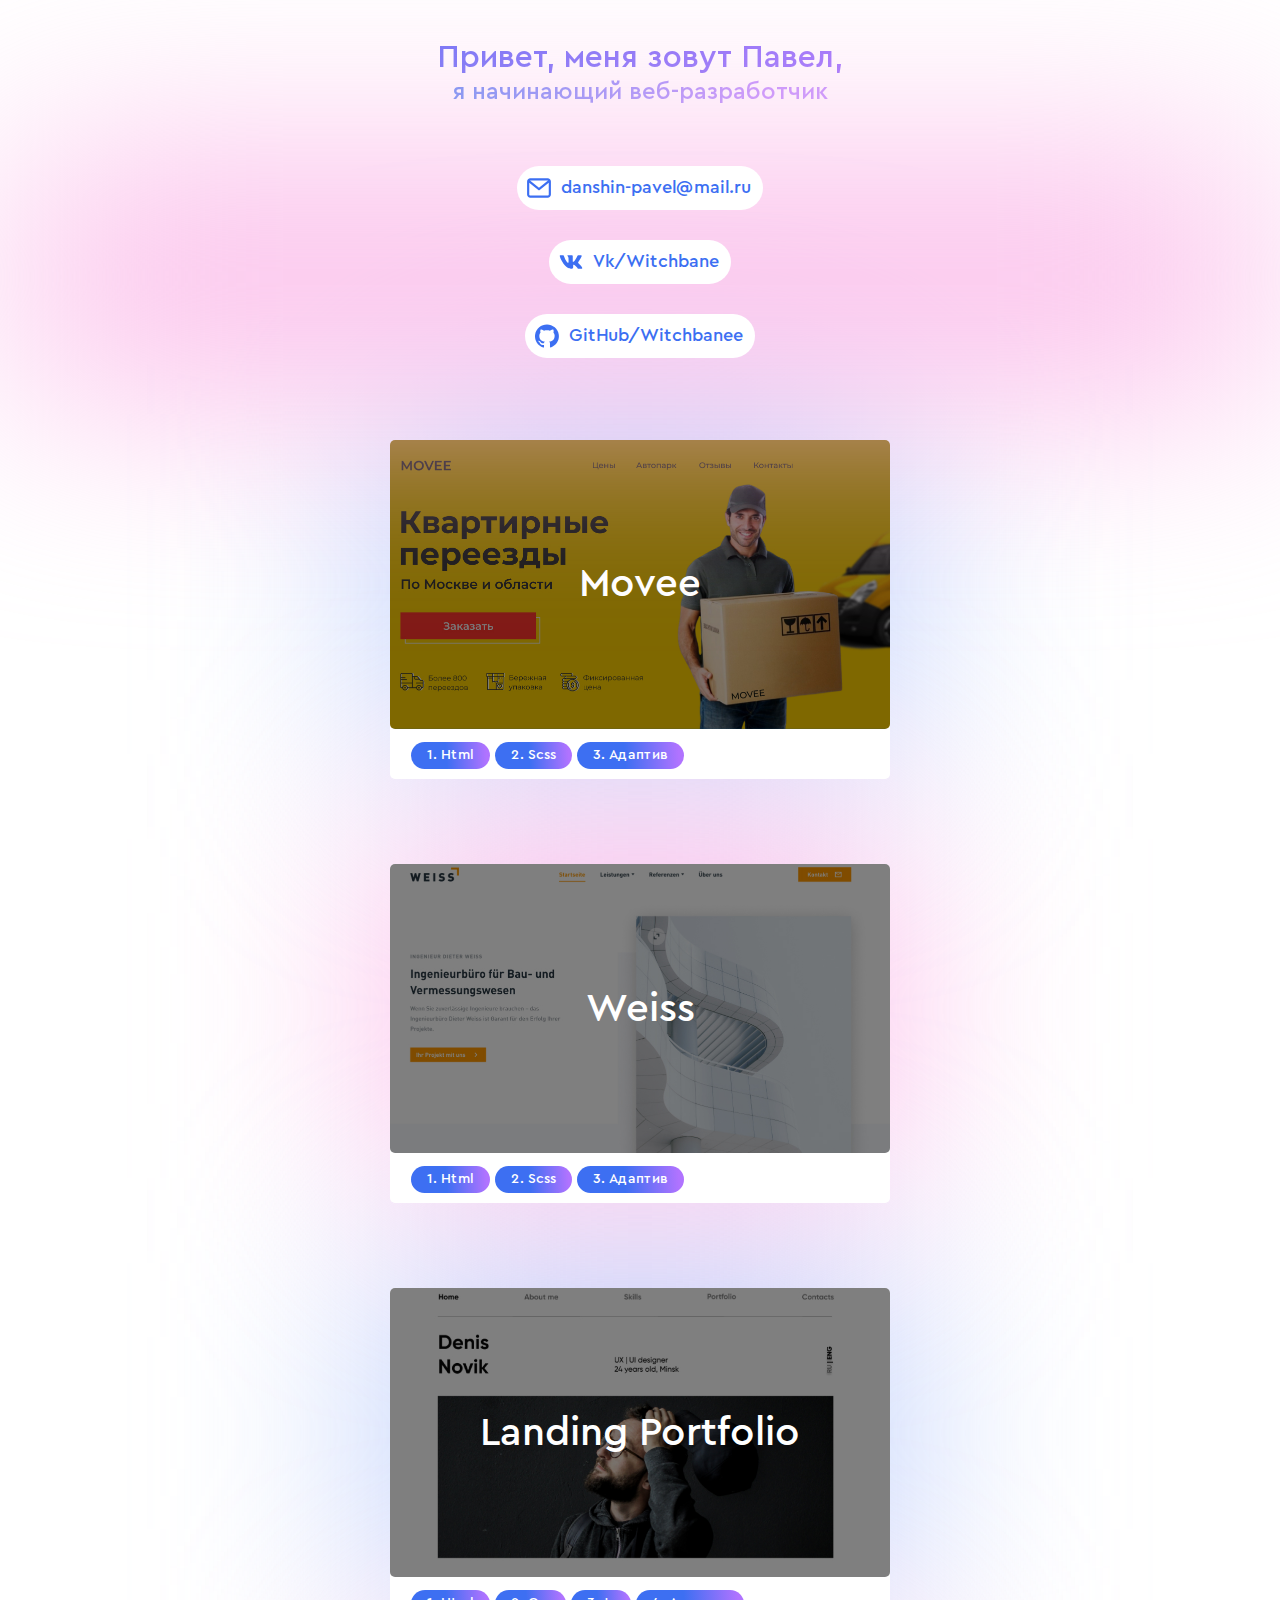
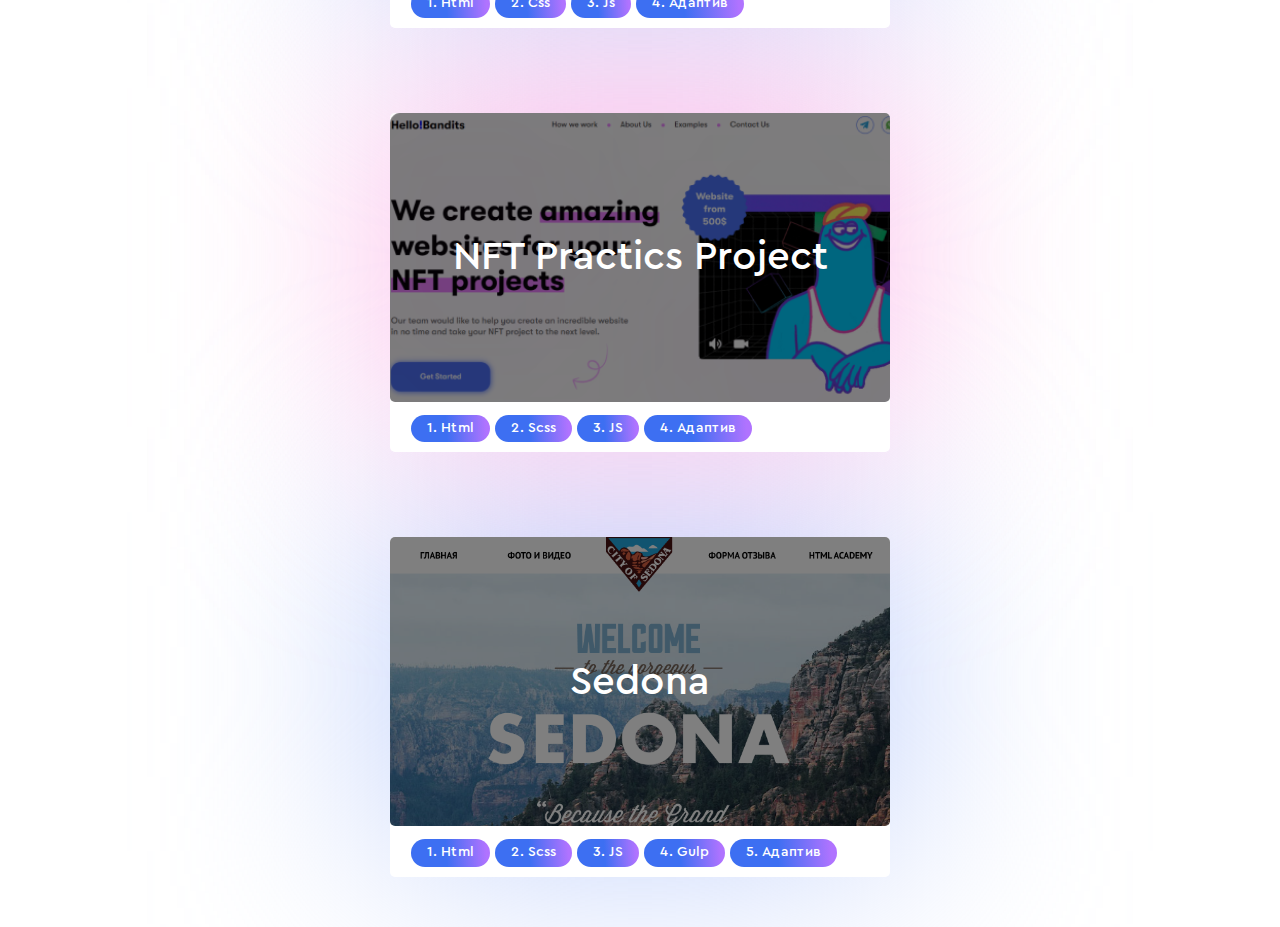
==== commit 42408362: "More fixes" ====
--- a/index.html
+++ b/index.html
@@ -42,7 +42,7 @@
                     <li class="projects__item item--one">
                         <article class="projects__item-article">
                             <a href="https://witchbanee.github.io/movee/">
-                                <div class="projects__item-top projects__item-top--movee-project">
+                                <div class="projects__item-top projects__item--movee-project">
                                     <p class="projects__item-title">Movee</p>
                                 </div>
                                 <div class="project__item-bottom">
@@ -63,7 +63,7 @@
                         <article class="projects__item-article">
                             <a href="https://witchbanee.github.io/WEISS/">
 
-                                <div class="projects__item-top projects__item-top--weiss-project">
+                                <div class="projects__item-top projects__item--weiss-project">
                                     <p class="projects__item-title">Weiss</p>
                                 </div>
                                 <div class="project__item-bottom">
@@ -83,7 +83,7 @@
                     <li class="projects__item item--three">
                         <article class="projects__item-article">
                             <a href="https://witchbanee.github.io/Landing-Portfolio/">
-                                <div class="projects__item-top projects__item-top--portfolio-project">
+                                <div class="projects__item-top projects__item--portfolio-project">
                                     <p class="projects__item-title">Landing Portfolio</p>
                                 </div>
                                 <div class="project__item-bottom">
@@ -105,7 +105,7 @@
                     <li class="projects__item item--another">
                         <article class="projects__item-article">
                             <a href="https://witchbanee.github.io/Nft-projects/">
-                                <div class="projects__item-top projects__item-top--nft-project">
+                                <div class="projects__item-top projects__item--nft-project">
                                     <p class="projects__item-title">NFT Practics Project</p>
                                 </div>
                                 <div class="project__item-bottom">
@@ -122,10 +122,10 @@
                     </li>
 
 
-                    <li class="projects__item item--another">
+                    <li class="projects__item item--another item--last">
                         <article class="projects__item-article">
                             <a href="https://witchbanee.github.io/sedona-adaptive/build/">
-                                <div class="projects__item-top projects__item-top--sedona-project">
+                                <div class="projects__item-top projects__item--sedona-project">
                                     <p class="projects__item-title">Sedona</p>
                                 </div>
                                 <div class="project__item-bottom">
--- a/style/style.css
+++ b/style/style.css
@@ -73,6 +73,7 @@
 
 img {
   vertical-align: top;
+  width: 100%;
 }
 
 h1,
@@ -94,6 +95,7 @@
   max-width: 1600px;
   margin: 0 auto;
   padding: 0 15px;
+  min-width: 280px;
 }
 
 @media (max-width: 1200px) {
@@ -185,6 +187,15 @@
   display: flex;
   justify-content: center;
   flex-wrap: wrap;
+}
+.header__links-list::before {
+  content: "";
+  background-color: #fbbae9;
+  filter: blur(110px);
+  width: 100%;
+  height: 100%;
+  position: absolute;
+  z-index: -1;
 }
 @media (max-width: 1590px) {
   .header__links-list {
@@ -325,6 +336,7 @@
 }
 @media (max-width: 1590px) {
   .projects__list {
+    display: flex;
     flex-direction: column;
     align-items: center;
   }
@@ -356,23 +368,23 @@
   }
 }
 
-.projects__item-top--nft-project {
+.projects__item--nft-project {
   background-image: url(../img/project__nft.png);
 }
 
-.projects__item-top--movee-project {
+.projects__item--movee-project {
   background-image: url(../img/project__movee.png);
 }
 
-.projects__item-top--weiss-project {
+.projects__item--weiss-project {
   background-image: url(../img/project__weiss.png);
 }
 
-.projects__item-top--portfolio-project {
+.projects__item--portfolio-project {
   background-image: url(../img/project__portfolio.png);
 }
 
-.projects__item-top--sedona-project {
+.projects__item--sedona-project {
   background-image: url(../img/project__sedona.png);
 }
 
@@ -409,44 +421,27 @@
   }
 }
 
-.item--one::before,
-.item--three::before {
+.projects__item--movee-project::before,
+.projects__item--portfolio-project::before,
+.projects__item--sedona-project::before {
   content: "";
   background-color: #baccfb;
   filter: blur(110px);
   width: 100%;
-  height: 830px;
+  height: 100%;
   position: absolute;
   z-index: -2;
-  top: -100px;
-}
-
-@media (max-width: 1590px) {
-  .item--one::before {
-    top: -225px;
-  }
-}
-
-@media (max-width: 1590px) {
-  .item--three::before {
-    height: 450px;
-  }
-}
-@media (max-width: 1023px) {
-  .item--three::before {
-    height: 600px;
-  }
-}
-
-.item--two::before {
+}
+
+.projects__item--weiss-project::before,
+.projects__item--nft-project::before {
   content: "";
   background-color: #fbbae9;
   filter: blur(110px);
   width: 100%;
-  height: 830px;
+  height: 100%;
   position: absolute;
   z-index: -1;
-  top: -100px;
 }
 
 .project__item-technology-block {
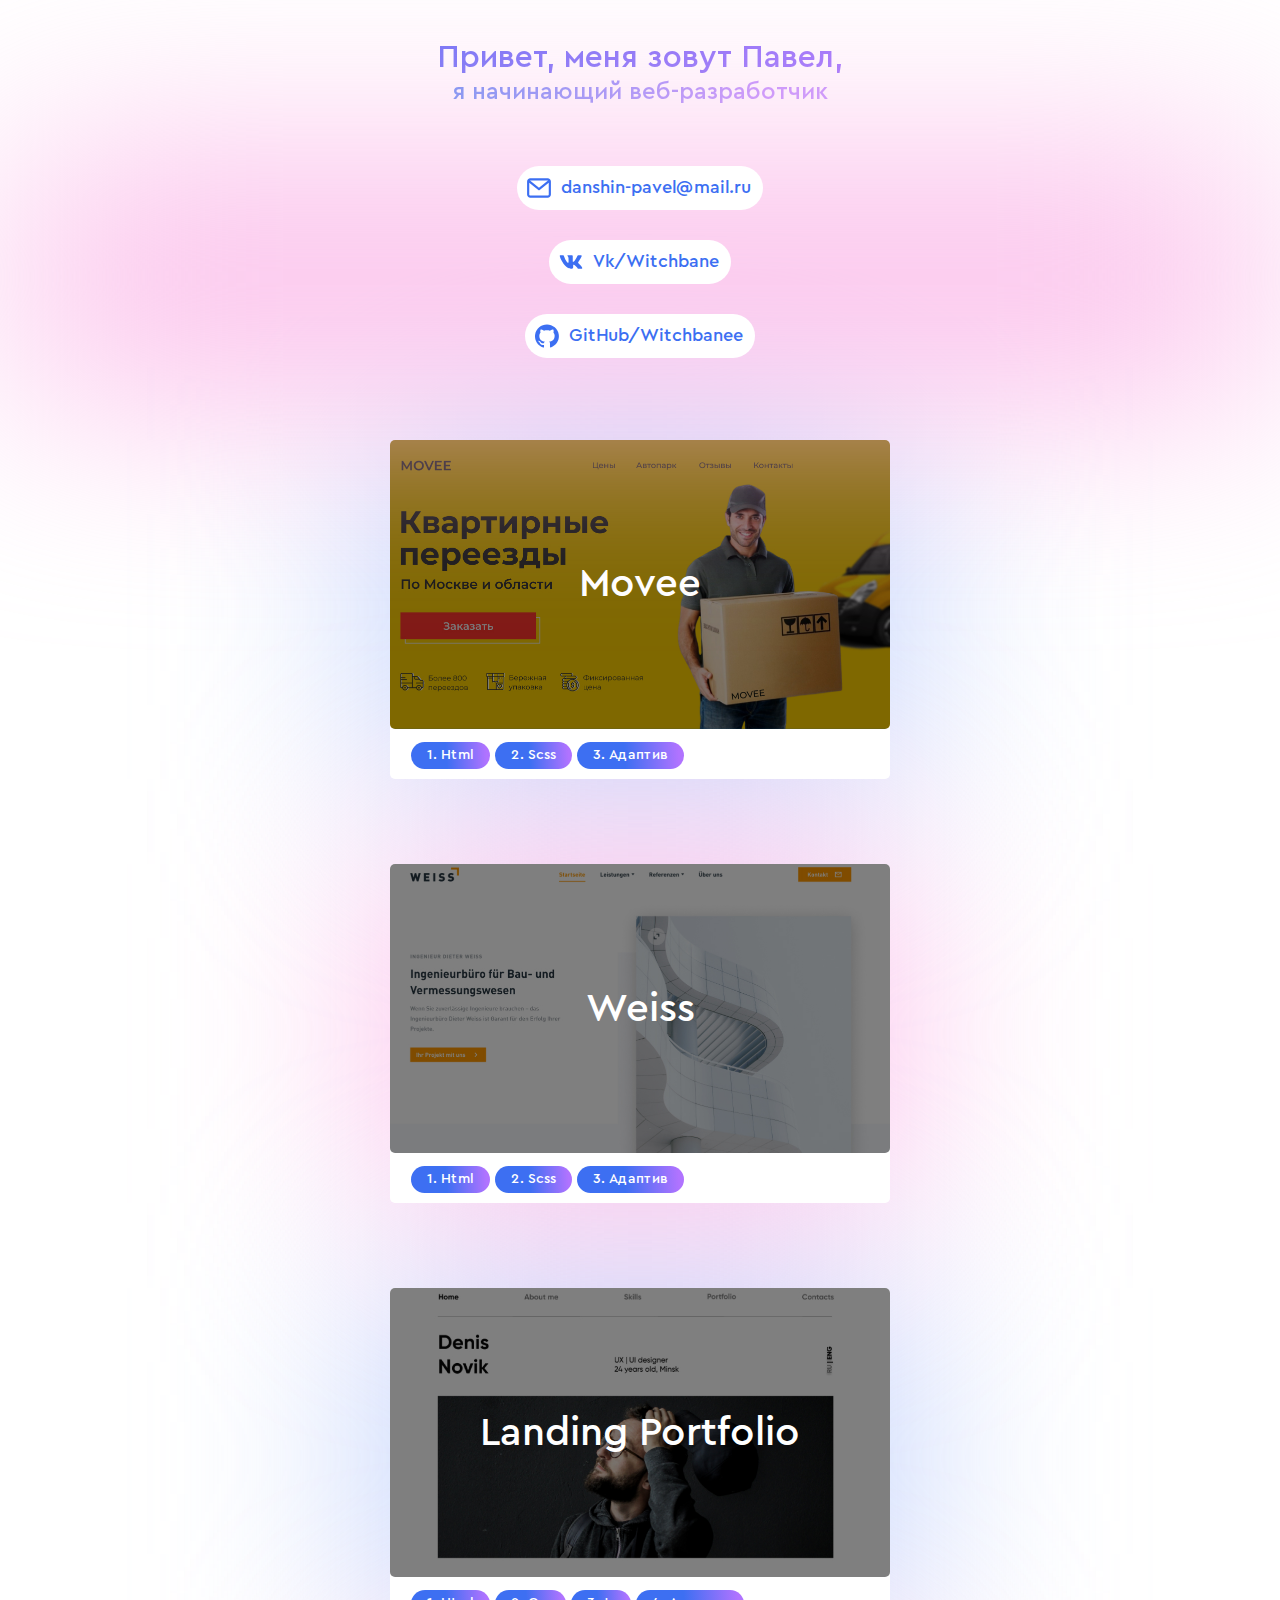
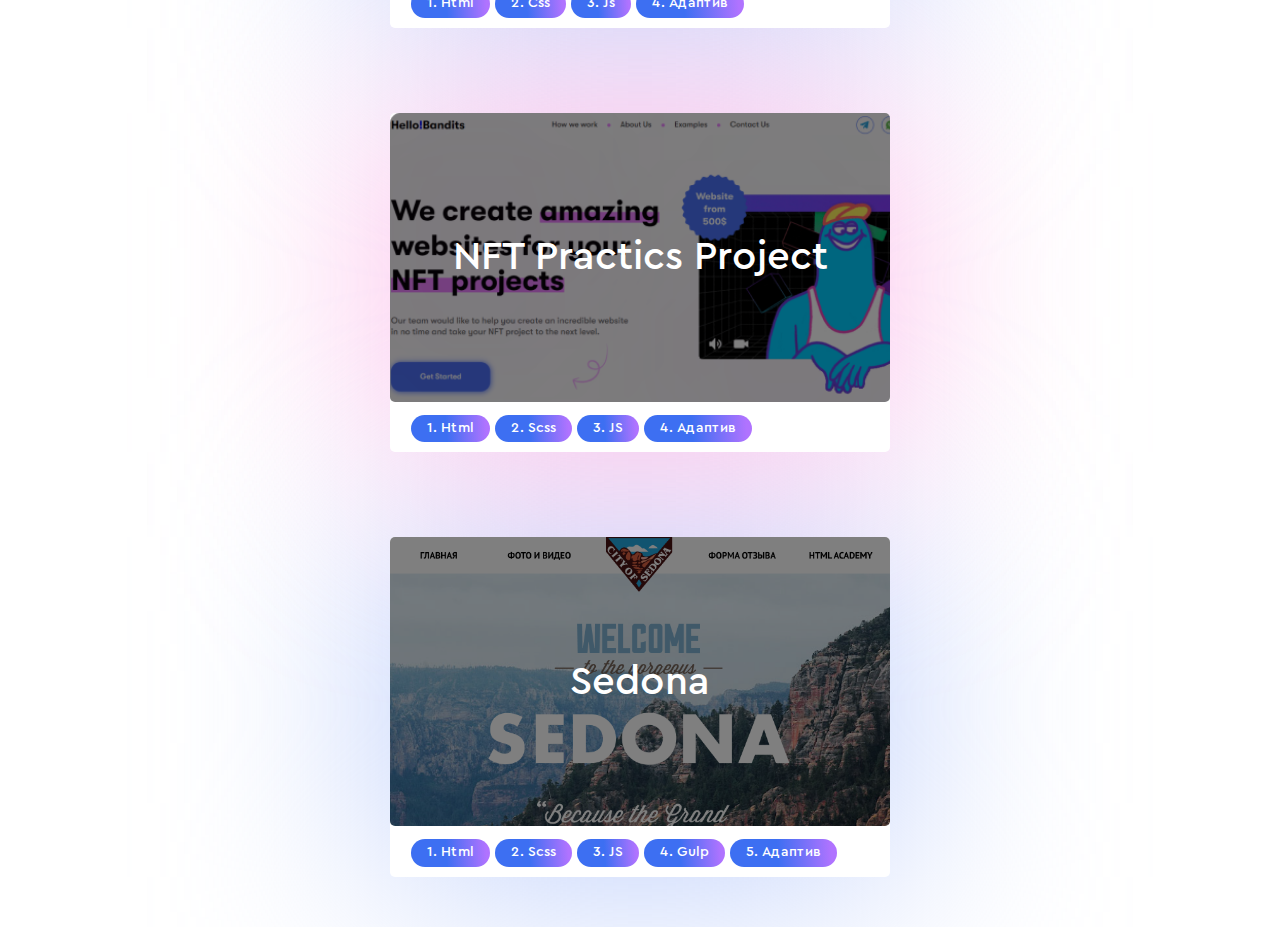
==== commit 55062873: "Add files via upload" ====
--- a/index.html
+++ b/index.html
@@ -39,10 +39,10 @@
                 <ul class="projects__list">
 
 
-                    <li class="projects__item item--one">
+                    <li class="projects__item projects__item--movee-project">
                         <article class="projects__item-article">
                             <a href="https://witchbanee.github.io/movee/">
-                                <div class="projects__item-top projects__item--movee-project">
+                                <div class="projects__item-top projects__item-top--movee-project">
                                     <p class="projects__item-title">Movee</p>
                                 </div>
                                 <div class="project__item-bottom">
@@ -59,11 +59,11 @@
 
 
 
-                    <li class="projects__item item--two">
+                    <li class="projects__item projects__item--weiss-project">
                         <article class="projects__item-article">
                             <a href="https://witchbanee.github.io/WEISS/">
 
-                                <div class="projects__item-top projects__item--weiss-project">
+                                <div class="projects__item-top projects__item-top--weiss-project">
                                     <p class="projects__item-title">Weiss</p>
                                 </div>
                                 <div class="project__item-bottom">
@@ -80,10 +80,10 @@
 
 
 
-                    <li class="projects__item item--three">
+                    <li class="projects__item projects__item--portfolio-project">
                         <article class="projects__item-article">
                             <a href="https://witchbanee.github.io/Landing-Portfolio/">
-                                <div class="projects__item-top projects__item--portfolio-project">
+                                <div class="projects__item-top projects__item-top--portfolio-project">
                                     <p class="projects__item-title">Landing Portfolio</p>
                                 </div>
                                 <div class="project__item-bottom">
@@ -102,10 +102,10 @@
 
 
 
-                    <li class="projects__item item--another">
+                    <li class="projects__item projects__item--nft-project">
                         <article class="projects__item-article">
                             <a href="https://witchbanee.github.io/Nft-projects/">
-                                <div class="projects__item-top projects__item--nft-project">
+                                <div class="projects__item-top projects__item-top--nft-project">
                                     <p class="projects__item-title">NFT Practics Project</p>
                                 </div>
                                 <div class="project__item-bottom">
@@ -122,10 +122,10 @@
                     </li>
 
 
-                    <li class="projects__item item--another item--last">
+                    <li class="projects__item projects__item--sedona-project">
                         <article class="projects__item-article">
                             <a href="https://witchbanee.github.io/sedona-adaptive/build/">
-                                <div class="projects__item-top projects__item--sedona-project">
+                                <div class="projects__item-top projects__item-top--sedona-project">
                                     <p class="projects__item-title">Sedona</p>
                                 </div>
                                 <div class="project__item-bottom">
--- a/style/style.css
+++ b/style/style.css
@@ -352,6 +352,21 @@
   background-repeat: no-repeat;
   background-size: cover;
   max-width: 100%;
+}
+.projects__item-top--nft-project {
+  background-image: url(../img/project__nft.png);
+}
+.projects__item-top--movee-project {
+  background-image: url(../img/project__movee.png);
+}
+.projects__item-top--weiss-project {
+  background-image: url(../img/project__weiss.png);
+}
+.projects__item-top--portfolio-project {
+  background-image: url(../img/project__portfolio.png);
+}
+.projects__item-top--sedona-project {
+  background-image: url(../img/project__sedona.png);
 }
 
 .projects__item-article {
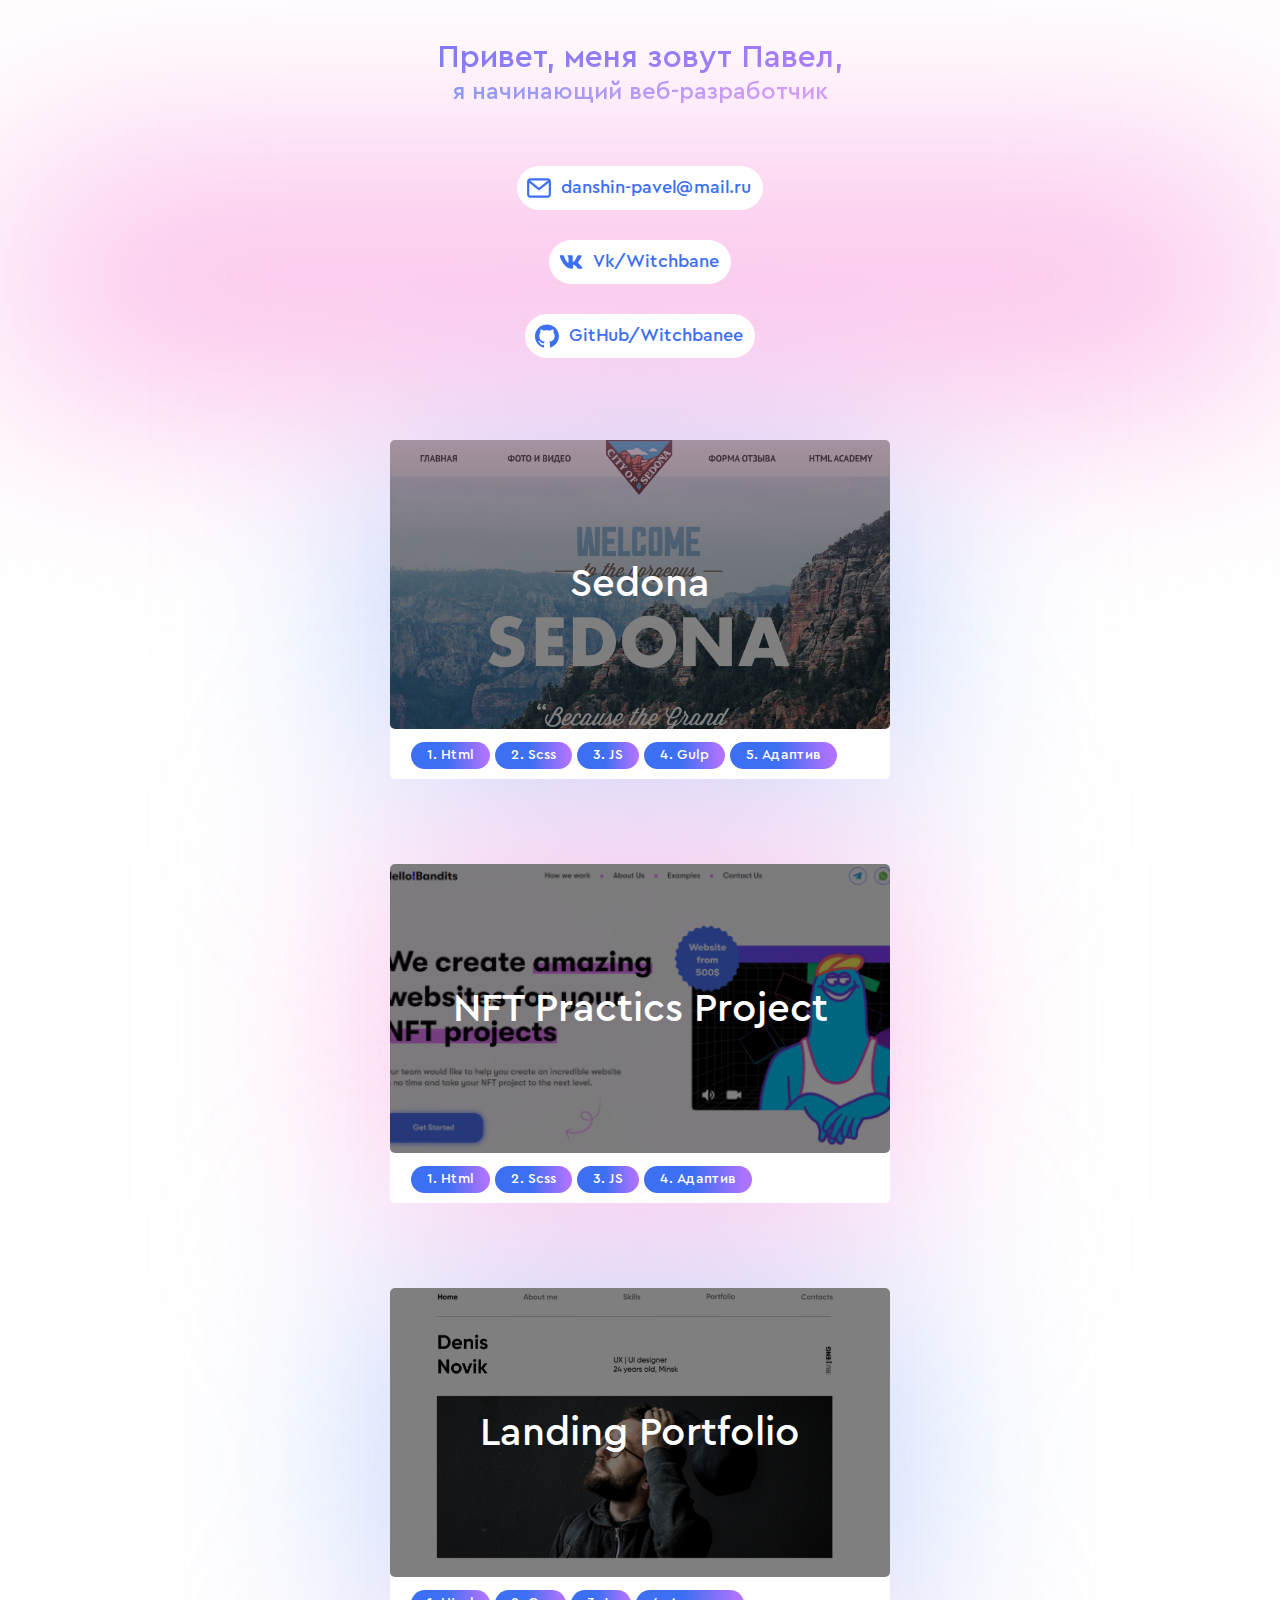
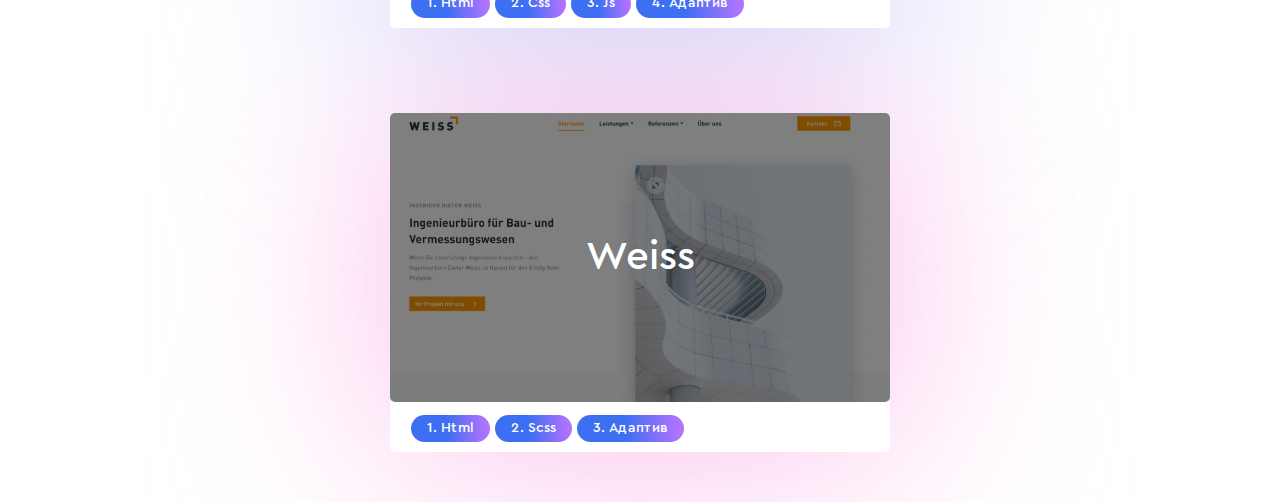
==== commit fb856ce6: "Add files via upload" ====
--- a/index.html
+++ b/index.html
@@ -39,66 +39,26 @@
                 <ul class="projects__list">
 
 
-                    <li class="projects__item projects__item--movee-project">
+                    <li class="projects__item projects__item--sedona-project">
                         <article class="projects__item-article">
-                            <a href="https://witchbanee.github.io/movee/">
-                                <div class="projects__item-top projects__item-top--movee-project">
-                                    <p class="projects__item-title">Movee</p>
+                            <a href="https://witchbanee.github.io/sedona-adaptive/build/">
+                                <div class="projects__item-top projects__item-top--sedona-project">
+                                    <p class="projects__item-title">Sedona</p>
                                 </div>
                                 <div class="project__item-bottom">
                                     <div class="project__item-technology-block">
                                         <p class="project__item-bottom__technology">1. Html</p>
                                         <p class="project__item-bottom__technology">2. Scss</p>
-                                        <p class="project__item-bottom__technology">3. Адаптив</p>
+                                        <p class="project__item-bottom__technology">3. JS</p>
+                                        <p class="project__item-bottom__technology">4. Gulp</p>
+                                        <p class="project__item-bottom__technology">5. Адаптив</p>
+                                        
                                     </div>
                                     <!-- <p class="project__item-bottom-description">Описание</p> -->
                                 </div>
                             </a>
                         </article>
                     </li>
-
-
-
-                    <li class="projects__item projects__item--weiss-project">
-                        <article class="projects__item-article">
-                            <a href="https://witchbanee.github.io/WEISS/">
-
-                                <div class="projects__item-top projects__item-top--weiss-project">
-                                    <p class="projects__item-title">Weiss</p>
-                                </div>
-                                <div class="project__item-bottom">
-                                    <div class="project__item-technology-block">
-                                        <p class="project__item-bottom__technology">1. Html</p>
-                                        <p class="project__item-bottom__technology">2. Scss</p>
-                                        <p class="project__item-bottom__technology">3. Адаптив</p>
-                                    </div>
-                                    <!-- <p class="project__item-bottom-description">Описание</p> -->
-                                </div>
-                            </a>
-                        </article>
-                    </li>
-
-
-
-                    <li class="projects__item projects__item--portfolio-project">
-                        <article class="projects__item-article">
-                            <a href="https://witchbanee.github.io/Landing-Portfolio/">
-                                <div class="projects__item-top projects__item-top--portfolio-project">
-                                    <p class="projects__item-title">Landing Portfolio</p>
-                                </div>
-                                <div class="project__item-bottom">
-                                    <div class="project__item-technology-block">
-                                        <p class="project__item-bottom__technology">1. Html</p>
-                                        <p class="project__item-bottom__technology">2. Css</p>
-                                        <p class="project__item-bottom__technology">3. Js</p>
-                                        <p class="project__item-bottom__technology">4. Адаптив</p>
-                                    </div>
-                                    <!-- <p class="project__item-bottom-description">Описание</p> -->
-                                </div>
-                            </a>
-                        </article>
-                    </li>
-
 
 
 
@@ -122,25 +82,45 @@
                     </li>
 
 
-                    <li class="projects__item projects__item--sedona-project">
+                    <li class="projects__item projects__item--portfolio-project">
                         <article class="projects__item-article">
-                            <a href="https://witchbanee.github.io/sedona-adaptive/build/">
-                                <div class="projects__item-top projects__item-top--sedona-project">
-                                    <p class="projects__item-title">Sedona</p>
+                            <a href="https://witchbanee.github.io/Landing-Portfolio/">
+                                <div class="projects__item-top projects__item-top--portfolio-project">
+                                    <p class="projects__item-title">Landing Portfolio</p>
                                 </div>
                                 <div class="project__item-bottom">
                                     <div class="project__item-technology-block">
                                         <p class="project__item-bottom__technology">1. Html</p>
-                                        <p class="project__item-bottom__technology">2. Scss</p>
-                                        <p class="project__item-bottom__technology">3. JS</p>
-                                        <p class="project__item-bottom__technology">4. Gulp</p>
-                                        <p class="project__item-bottom__technology">5. Адаптив</p>
+                                        <p class="project__item-bottom__technology">2. Css</p>
+                                        <p class="project__item-bottom__technology">3. Js</p>
+                                        <p class="project__item-bottom__technology">4. Адаптив</p>
                                     </div>
                                     <!-- <p class="project__item-bottom-description">Описание</p> -->
                                 </div>
                             </a>
                         </article>
                     </li>
+
+                    <li class="projects__item projects__item--weiss-project">
+                        <article class="projects__item-article">
+                            <a href="https://witchbanee.github.io/WEISS/">
+
+                                <div class="projects__item-top projects__item-top--weiss-project">
+                                    <p class="projects__item-title">Weiss</p>
+                                </div>
+                                <div class="project__item-bottom">
+                                    <div class="project__item-technology-block">
+                                        <p class="project__item-bottom__technology">1. Html</p>
+                                        <p class="project__item-bottom__technology">2. Scss</p>
+                                        <p class="project__item-bottom__technology">3. Адаптив</p>
+                                    </div>
+                                    <!-- <p class="project__item-bottom-description">Описание</p> -->
+                                </div>
+                            </a>
+                        </article>
+                    </li>
+
+
 
                 </ul>
             </div>
--- a/style/style.css
+++ b/style/style.css
@@ -352,6 +352,7 @@
   background-repeat: no-repeat;
   background-size: cover;
   max-width: 100%;
+  background-position: top center;
 }
 .projects__item-top--nft-project {
   background-image: url(../img/project__nft.png);
